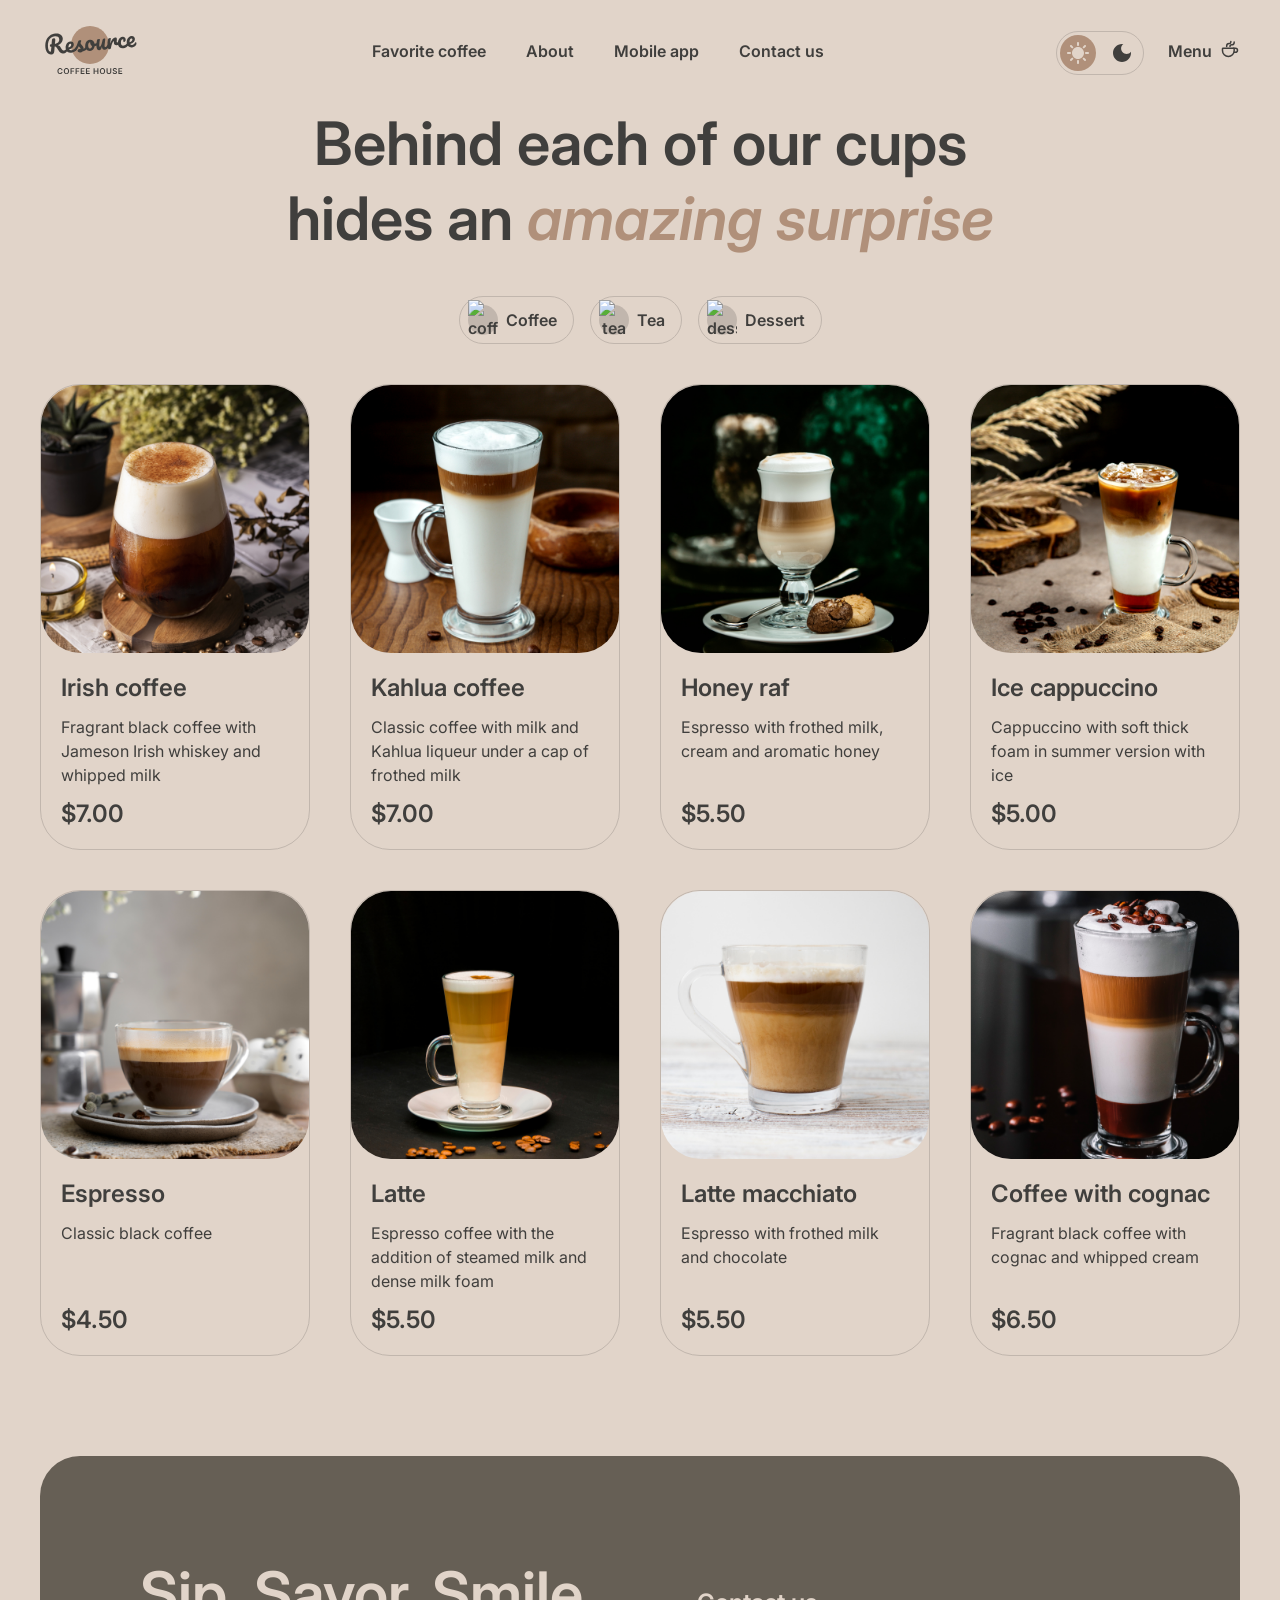
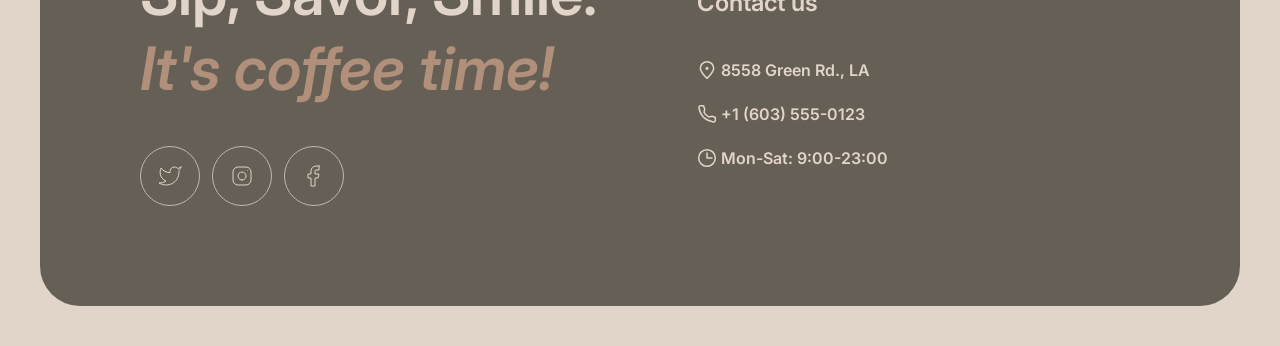
==== catalog.html @ 62ad3f23 "feat: add burger menu button and mobile header layout" ====
<!DOCTYPE html>
<html lang="en">
<head>
    <meta charset="UTF-8">
    <meta name="viewport" content="width=device-width, initial-scale=1.0">
    <title>Coffee House</title>
    <link rel="stylesheet" href="css/themes.css">
    <link rel="stylesheet" href="css/styles.css">
    <link rel="preconnect" href="https://fonts.googleapis.com">
    <link rel="preconnect" href="https://fonts.gstatic.com" crossorigin>
    <link href="https://fonts.googleapis.com/css2?family=Inter:ital,opsz,wght@0,14..32,100..900;1,14..32,100..900&display=swap" rel="stylesheet">
</head>
<body>
    <header class="header">
        <div class="container header-inner flex">
                <a href="index.html" class="header-logo">
                    <svg width="100" height="60" viewBox="0 0 100 60" fill="none" xmlns="http://www.w3.org/2000/svg">
                        <path d="M69 25C69 35.4934 60.4934 44 50 44C39.5066 44 31 35.4934 31 25C31 14.5066 39.5066 6 50 6C60.4934 6 69 14.5066 69 25Z" fill="#B0907A"/>
                        <path d="M95.6784 22.2913C95.8856 22.2732 96.0534 22.3548 96.1817 22.5364C96.326 22.7165 96.4127 22.9739 96.442 23.3086C96.4922 23.8824 96.4 24.3884 96.1652 24.8265C95.7789 25.5509 95.2359 26.1365 94.5362 26.5832C93.8524 27.0285 93.0084 27.295 92.0042 27.3829C90.4741 27.5168 89.2469 27.1664 88.3226 26.3318C87.3969 25.4812 86.8658 24.2749 86.7291 22.7129C86.6329 21.6131 86.7748 20.5727 87.1547 19.5919C87.5333 18.5951 88.1046 17.7822 88.8687 17.1532C89.6487 16.5229 90.5568 16.1623 91.5928 16.0717C92.5173 15.9908 93.2829 16.2049 93.8895 16.714C94.4948 17.2071 94.8386 17.9239 94.9209 18.8643C95.0171 19.9641 94.7016 20.9473 93.9743 21.814C93.2617 22.6633 91.9772 23.4021 90.1208 24.0303C90.5675 24.73 91.2451 25.0401 92.1537 24.9606C92.8072 24.9035 93.3279 24.7053 93.7158 24.3662C94.1197 24.0257 94.5692 23.4725 95.0643 22.7064C95.2346 22.4506 95.4393 22.3122 95.6784 22.2913ZM91.3914 18.4503C90.8016 18.5019 90.3295 18.8885 89.9751 19.6102C89.6365 20.3304 89.5098 21.1767 89.5949 22.149L89.5991 22.1968C90.5199 21.8914 91.2318 21.4918 91.7347 20.9981C92.2376 20.5044 92.4632 19.9626 92.4117 19.3729C92.3852 19.0701 92.2766 18.8386 92.0859 18.6786C91.9098 18.5013 91.6783 18.4252 91.3914 18.4503Z" fill="currentColor"/>
                        <path d="M83.2976 28.1446C81.7356 28.2813 80.4779 27.9497 79.5245 27.1497C78.5857 26.3324 78.0529 25.1985 77.926 23.7481C77.813 22.457 77.969 21.303 78.394 20.2861C78.819 19.2692 79.4149 18.4622 80.1818 17.8651C80.9487 17.268 81.7784 16.9304 82.671 16.8523C83.5477 16.7756 84.2481 16.9793 84.7723 17.4635C85.311 17.9303 85.6159 18.5702 85.6871 19.383C85.7456 20.0525 85.6437 20.6316 85.3813 21.1203C85.1348 21.6076 84.7725 21.8722 84.2944 21.9141C83.9915 21.9406 83.7382 21.8904 83.5344 21.7637C83.3465 21.6356 83.2414 21.444 83.2191 21.189C83.2093 21.0774 83.2141 20.9485 83.2334 20.8023C83.2527 20.6561 83.2676 20.5504 83.278 20.4852C83.3367 20.2392 83.357 20.0125 83.3389 19.8053C83.3208 19.5981 83.2511 19.4436 83.1297 19.3418C83.0243 19.2386 82.876 19.1953 82.6847 19.2121C82.3181 19.2441 81.9901 19.4415 81.7006 19.8041C81.4097 20.1508 81.193 20.6114 81.0506 21.186C80.9081 21.7606 80.8661 22.3826 80.9247 23.0521C81.0865 24.901 81.9723 25.7551 83.5821 25.6142C84.2356 25.557 84.9181 25.2805 85.6296 24.7846C86.3556 24.2714 87.0469 23.5444 87.7034 22.6036C87.8752 22.3637 88.0806 22.2333 88.3197 22.2124C88.5269 22.1942 88.6946 22.2759 88.8229 22.4574C88.9672 22.6375 89.054 22.895 89.0832 23.2297C89.1362 23.8354 89.028 24.3427 88.7587 24.7518C88.0904 25.7418 87.2526 26.5378 86.2452 27.1399C85.2524 27.7247 84.2699 28.0596 83.2976 28.1446Z" fill="currentColor"/>
                        <path d="M69.549 29.3476C68.9433 29.4006 68.485 29.1195 68.1742 28.5042C67.8794 27.8876 67.6706 26.8779 67.5479 25.4753C67.3666 23.4032 67.4892 21.4089 67.9158 19.4924C68.0188 19.0177 68.2207 18.6627 68.5213 18.4276C68.8365 18.1752 69.289 18.0232 69.8787 17.9716C70.1975 17.9437 70.4242 17.964 70.5586 18.0326C70.6931 18.1011 70.7701 18.2469 70.7897 18.4701C70.812 18.7251 70.7426 19.3094 70.5816 20.2229C70.478 20.8744 70.3993 21.4434 70.3455 21.93C70.2917 22.4165 70.2636 23.0132 70.2612 23.7201C70.6673 22.3033 71.1594 21.136 71.7376 20.2181C72.3158 19.3002 72.8997 18.6308 73.4892 18.2098C74.0947 17.7874 74.6605 17.5532 75.1865 17.5072C76.2225 17.4166 76.7858 17.8893 76.8765 18.9253C76.8946 19.1325 76.8668 19.6409 76.7931 20.4504C76.7214 21.0991 76.6925 21.5032 76.7064 21.6626C76.7552 22.2204 76.9789 22.4819 77.3773 22.4471C77.8236 22.408 78.3668 22.0072 79.0067 21.2445C79.1958 21.0191 79.4019 20.8967 79.6251 20.8772C79.8323 20.8591 80 20.9408 80.1283 21.1223C80.2712 21.2864 80.3559 21.5199 80.3824 21.8228C80.434 22.4125 80.315 22.8887 80.0255 23.2513C79.6197 23.7526 79.1285 24.1971 78.5521 24.5848C77.9903 24.9552 77.3746 25.1697 76.7052 25.2282C75.8604 25.3021 75.196 25.1434 74.7121 24.7521C74.2441 24.3594 73.978 23.7965 73.9139 23.0633C73.8929 22.8242 73.8959 22.583 73.9228 22.3397C73.9268 22.0182 73.9239 21.8016 73.9142 21.69C73.8919 21.435 73.793 21.3151 73.6177 21.3305C73.3786 21.3514 73.0836 21.6503 72.7325 22.2271C72.396 22.7865 72.0748 23.5213 71.7689 24.4314C71.4631 25.3415 71.2332 26.2932 71.0791 27.2864C70.9694 28.0509 70.8068 28.5791 70.5914 28.8709C70.3906 29.1455 70.0431 29.3044 69.549 29.3476Z" fill="currentColor"/>
                        <path d="M59.2462 30.2488C58.5289 30.3116 57.9106 30.0364 57.3912 29.4233C56.8863 28.7929 56.5906 27.9836 56.5042 26.9954C56.3996 25.8 56.3838 24.7012 56.4567 23.699C56.5282 22.6809 56.6985 21.5979 56.9675 20.4501C57.085 19.958 57.2782 19.5958 57.547 19.3635C57.8157 19.1312 58.2609 18.9878 58.8826 18.9334C59.2332 18.9028 59.4772 18.9376 59.6145 19.038C59.7677 19.1371 59.8541 19.2981 59.8736 19.5213C59.8847 19.6488 59.8347 20.0868 59.7235 20.8354C59.6157 21.4391 59.5349 21.9842 59.4811 22.4707C59.3088 24.1722 59.247 25.3019 59.2958 25.8598C59.3251 26.1945 59.3859 26.4301 59.4781 26.5666C59.569 26.6871 59.7021 26.7397 59.8774 26.7244C60.1165 26.7035 60.3904 26.4386 60.6993 25.9297C61.024 25.4195 61.3431 24.6608 61.6565 23.6536C61.9859 22.6451 62.2798 21.4148 62.5382 19.9627C62.6239 19.4734 62.7852 19.114 63.0221 18.8845C63.2749 18.6535 63.6643 18.5151 64.1903 18.4691C64.5569 18.437 64.8161 18.4625 64.9679 18.5456C65.1184 18.6127 65.204 18.7658 65.2249 19.0049C65.2598 19.4034 65.1561 20.5127 64.9138 22.3327C64.646 24.412 64.533 25.6907 64.5748 26.1688C64.6013 26.4717 64.686 26.7052 64.8289 26.8694C64.9703 27.0176 65.1447 27.0827 65.3519 27.0645C65.6706 27.0366 66.0285 26.8126 66.4254 26.3924C66.8368 25.9549 67.3708 25.2657 68.0273 24.3249C68.199 24.0851 68.4044 23.9547 68.6435 23.9337C68.8507 23.9156 69.0185 23.9973 69.1468 24.1788C69.291 24.3589 69.3778 24.6163 69.4071 24.9511C69.4629 25.5886 69.3547 26.096 69.0825 26.4731C68.471 27.3779 67.7905 28.1361 67.041 28.7477C66.3074 29.358 65.4385 29.707 64.4343 29.7949C63.6693 29.8618 63.0776 29.6165 62.6594 29.0588C62.2572 28.4997 62.0093 27.6862 61.9159 26.6183C61.7398 27.7259 61.4065 28.5982 60.9162 29.2354C60.4245 29.8566 59.8678 30.1944 59.2462 30.2488Z" fill="currentColor"/>
                        <path d="M57.5606 22.8796C57.7678 22.8614 57.9362 22.9511 58.0659 23.1485C58.1956 23.346 58.2744 23.6041 58.3023 23.9229C58.3692 24.688 58.1779 25.1625 57.7282 25.3463C56.8011 25.7647 55.7659 26.048 54.6225 26.1963C54.4367 27.5616 53.9332 28.6898 53.1117 29.5808C52.2888 30.4559 51.3115 30.9429 50.1799 31.0419C49.2235 31.1256 48.3824 30.9663 47.6566 30.564C46.9467 30.1603 46.383 29.5913 45.9654 28.8569C45.5478 28.1225 45.3 27.309 45.2219 26.4164C45.1159 25.205 45.2529 24.1089 45.6328 23.1281C46.0114 22.1313 46.5841 21.3343 47.351 20.7372C48.1165 20.1242 48.9933 19.7744 49.9816 19.688C51.1929 19.582 52.2022 19.9193 53.0093 20.6999C53.8309 21.4632 54.3592 22.453 54.5941 23.6691C55.339 23.5558 56.2177 23.3183 57.23 22.9567C57.3547 22.9136 57.4649 22.8879 57.5606 22.8796ZM50.1494 28.4908C50.6595 28.4462 51.0797 28.2007 51.41 27.7542C51.7563 27.3063 51.959 26.6863 52.0182 25.8941C51.4948 25.6026 51.0739 25.1977 50.7555 24.6795C50.4531 24.1599 50.2754 23.5972 50.2224 22.9916C50.2001 22.7365 50.2017 22.4794 50.2272 22.2202L50.1076 22.2307C49.4701 22.2864 48.9633 22.644 48.5873 23.3032C48.2259 23.9452 48.094 24.824 48.1916 25.9398C48.2683 26.8164 48.4942 27.4712 48.8694 27.9042C49.2605 28.3357 49.6872 28.5313 50.1494 28.4908Z" fill="currentColor"/>
                        <path d="M40.3103 32.4354C39.4815 32.508 38.8272 32.3725 38.3474 32.029C37.8836 31.6841 37.6307 31.2726 37.5889 30.7944C37.5527 30.38 37.6727 30.0081 37.9491 29.6787C38.2254 29.3494 38.6584 29.1589 39.2482 29.1073C39.4554 29.0892 39.6966 29.0922 39.9717 29.1163C40.2614 29.1231 40.4787 29.1282 40.6235 29.1316C40.5713 28.7185 40.4415 28.3364 40.2341 27.9851C40.0427 27.6325 39.8048 27.3 39.5205 26.9876C39.2348 26.6592 38.9692 26.3773 38.7237 26.1418C38.3119 27.1254 37.8861 27.9497 37.4464 28.6145C37.0226 29.278 36.5482 29.9137 36.0232 30.5218C35.7614 30.8338 35.4711 31.0038 35.1523 31.0316C34.8973 31.054 34.6824 30.9844 34.5077 30.823C34.3316 30.6457 34.2316 30.4216 34.2079 30.1506C34.1801 29.8318 34.2658 29.5272 34.4653 29.2367L34.7426 28.827C35.5244 27.6664 36.1078 26.7159 36.4928 25.9756C36.7233 25.4896 36.9884 24.8481 37.288 24.0509C37.5863 23.2379 37.8745 22.4016 38.1527 21.542C38.3942 20.8142 38.9931 20.4085 39.9494 20.3248C40.3957 20.2858 40.71 20.2984 40.8923 20.3628C41.0746 20.4271 41.1734 20.547 41.1888 20.7223C41.1971 20.8179 41.1785 20.9722 41.1329 21.1849C41.0873 21.3977 41.0177 21.6126 40.9243 21.8296C40.6876 22.4285 40.5867 22.9272 40.6215 23.3257C40.6424 23.5647 40.7451 23.8208 40.9296 24.0937C41.1301 24.3653 41.4244 24.7009 41.8127 25.1006C42.3814 25.7254 42.8141 26.2657 43.111 26.7216C43.4224 27.1601 43.6025 27.6583 43.6513 28.2162C43.6652 28.3756 43.6688 28.6001 43.662 28.8898C44.4166 28.5187 45.2626 27.6335 46.2003 26.2345C46.372 25.9946 46.5774 25.8642 46.8165 25.8433C47.0237 25.8252 47.1915 25.9069 47.3198 26.0884C47.464 26.2685 47.5508 26.5259 47.5801 26.8606C47.6331 27.4663 47.5249 27.9737 47.2555 28.3827C46.545 29.4407 45.8392 30.185 45.1381 30.6158C44.4515 31.0292 43.5756 31.2985 42.5105 31.4238C41.9204 32.0215 41.187 32.3587 40.3103 32.4354Z" fill="currentColor"/>
                        <path d="M36.6161 26.7357C36.8233 26.7175 36.9911 26.7992 37.1194 26.9807C37.2636 27.1608 37.3504 27.4183 37.3797 27.753C37.4355 28.3905 37.3273 28.8979 37.0551 29.2751C36.5281 30.0439 35.7492 30.7786 34.7183 31.4791C33.7034 32.1782 32.5823 32.5815 31.355 32.6888C29.6814 32.8353 28.3426 32.4947 27.3386 31.667C26.3347 30.8394 25.7637 29.6365 25.6256 28.0586C25.5294 26.9588 25.6713 25.9185 26.0512 24.9376C26.4298 23.9408 27.0011 23.1279 27.7652 22.4989C28.5452 21.8686 29.4533 21.508 30.4893 21.4174C31.4138 21.3365 32.1793 21.5506 32.786 22.0597C33.3913 22.5528 33.7351 23.2696 33.8173 24.21C33.9136 25.3098 33.5981 26.293 32.8708 27.1597C32.1581 28.009 30.8816 28.7471 29.0412 29.3739C29.5039 30.0722 30.293 30.3726 31.4088 30.275C32.126 30.2122 32.9173 29.894 33.7826 29.3204C34.6625 28.7295 35.4016 27.9983 35.9999 27.1269C36.1716 26.887 36.377 26.7566 36.6161 26.7357ZM30.2878 23.796C29.6981 23.8476 29.226 24.2342 28.8715 24.9559C28.533 25.6761 28.4063 26.5224 28.4914 27.4947L28.4955 27.5425C29.4164 27.2371 30.1283 26.8375 30.6312 26.3438C31.1341 25.8501 31.3597 25.3083 31.3081 24.7186C31.2816 24.4158 31.1731 24.1843 30.9824 24.0243C30.8063 23.847 30.5747 23.7709 30.2878 23.796Z" fill="currentColor"/>
                        <path d="M27.6906 27.5167C27.8978 27.4986 28.0656 27.5803 28.1939 27.7618C28.3382 27.9419 28.4249 28.1993 28.4542 28.5341C28.5086 29.1557 28.4004 29.6631 28.1296 30.0561C27.4454 31.0476 26.7351 31.8324 25.9987 32.4108C25.261 32.9733 24.3581 33.3012 23.2902 33.3946C22.2541 33.4853 21.3451 33.2837 20.5631 32.79C19.797 32.2949 19.028 31.3985 18.256 30.1009C17.6351 29.063 17.151 28.3023 16.8035 27.8188C16.4547 27.3193 16.119 26.9712 15.7967 26.7745C15.4903 26.5765 15.1198 26.4724 14.6852 26.4622C14.6508 26.8025 14.5595 27.8705 14.4114 29.6663C14.3537 30.4744 14.3165 30.9675 14.3 31.1456C14.2256 32.1319 13.9724 32.9089 13.5402 33.4767C13.1067 34.0286 12.4038 34.3471 11.4315 34.4321C10.3636 34.5256 9.38799 34.2977 8.50477 33.7486C7.63609 33.1822 6.9298 32.3606 6.38589 31.2839C5.84059 30.1913 5.50518 28.9277 5.37968 27.4932C5.1454 24.8154 5.40544 22.4638 6.15978 20.4383C6.93006 18.4115 8.10738 16.8148 9.69174 15.6483C11.2906 14.4644 13.1899 13.7763 15.3895 13.5838C16.9196 13.45 18.223 13.5688 19.2994 13.9404C20.3759 14.312 21.1968 14.8826 21.762 15.6523C22.3432 16.4206 22.6784 17.3148 22.7676 18.3349C22.8457 19.2275 22.7073 20.1229 22.3522 21.0213C22.0117 21.9023 21.4476 22.7066 20.66 23.434C19.8724 24.1614 18.8869 24.7375 17.7034 25.1622C18.4866 25.3025 19.1057 25.5856 19.5605 26.0116C20.0154 26.4376 20.4891 27.0787 20.9816 27.9351C21.5115 28.8524 22.0112 29.5153 22.4806 29.924C22.966 30.3312 23.4955 30.5098 24.0693 30.4596C24.5794 30.4149 25.0509 30.205 25.4838 29.8299C25.9154 29.4388 26.4456 28.7981 27.0744 27.9079C27.2461 27.6681 27.4515 27.5377 27.6906 27.5167ZM11.3837 26.727C10.8418 26.7744 10.4561 26.6797 10.2266 26.4428C10.013 26.2045 9.89225 25.9259 9.86436 25.6071C9.8309 25.2246 9.92394 24.9113 10.1435 24.6672C10.379 24.4218 10.6562 24.2851 10.9749 24.2572L11.5727 24.2049C11.691 22.6206 11.8123 21.2528 11.9364 20.1016C12.053 19.0474 12.6771 18.4708 13.8088 18.3718C14.7173 18.2923 15.2071 18.659 15.2782 19.4719C15.2936 19.6473 15.2975 19.7835 15.2899 19.8805L14.9199 23.9121C15.7764 23.789 16.5393 23.5134 17.2085 23.0855C17.8937 22.6561 18.4149 22.0966 18.7722 21.4068C19.1454 20.7156 19.2957 19.9556 19.2232 19.1268C19.1353 18.1226 18.7236 17.3636 17.988 16.8498C17.2524 16.3359 16.2232 16.1369 14.9002 16.2526C13.3382 16.3893 12.0016 16.8997 10.8904 17.7839C9.79381 18.6508 8.98568 19.8779 8.46605 21.4653C7.94503 23.0366 7.78003 24.9142 7.97108 27.0978C8.06033 28.1179 8.24063 28.9855 8.51198 29.7006C8.78334 30.4157 9.08648 30.9432 9.42139 31.2834C9.75631 31.6235 10.0592 31.7817 10.3302 31.7579C10.5374 31.7398 10.6957 31.6216 10.8051 31.4032C10.9304 31.1834 11.0127 30.839 11.052 30.3698L11.3837 26.727Z" fill="currentColor"/>
                        <path d="M78.4023 54.0001V48.1819H82.1864V49.0654H79.4563V50.645H81.9904V51.5285H79.4563V53.1165H82.2092V54.0001H78.4023Z" fill="currentColor"/>
                        <path d="M75.9698 49.7813C75.9433 49.5332 75.8316 49.34 75.6346 49.2017C75.4395 49.0635 75.1857 48.9943 74.8732 48.9943C74.6535 48.9943 74.4651 49.0275 74.3079 49.0938C74.1507 49.1601 74.0304 49.25 73.9471 49.3637C73.8638 49.4773 73.8211 49.607 73.8192 49.7529C73.8192 49.8741 73.8467 49.9792 73.9016 50.0682C73.9585 50.1572 74.0352 50.233 74.1317 50.2955C74.2283 50.3561 74.3353 50.4072 74.4528 50.4489C74.5702 50.4906 74.6886 50.5256 74.8079 50.554L75.3533 50.6904C75.573 50.7415 75.7842 50.8106 75.9869 50.8977C76.1914 50.9849 76.3742 51.0947 76.5352 51.2273C76.698 51.3599 76.8268 51.5199 76.9215 51.7074C77.0162 51.8949 77.0636 52.1146 77.0636 52.3665C77.0636 52.7074 76.9764 53.0076 76.8022 53.2671C76.628 53.5246 76.3761 53.7263 76.0465 53.8722C75.7189 54.0161 75.3221 54.0881 74.8562 54.0881C74.4035 54.0881 74.0105 54.018 73.6772 53.8779C73.3458 53.7377 73.0863 53.5332 72.8988 53.2642C72.7132 52.9953 72.6128 52.6676 72.5977 52.2813H73.6346C73.6497 52.4839 73.7122 52.6525 73.8221 52.787C73.9319 52.9214 74.0749 53.0218 74.2511 53.0881C74.4291 53.1544 74.628 53.1875 74.8477 53.1875C75.0768 53.1875 75.2776 53.1534 75.4499 53.0852C75.6242 53.0152 75.7605 52.9186 75.859 52.7955C75.9575 52.6705 76.0077 52.5246 76.0096 52.358C76.0077 52.2065 75.9632 52.0815 75.8761 51.983C75.7889 51.8826 75.6668 51.7993 75.5096 51.733C75.3543 51.6648 75.1725 51.6042 74.9641 51.5512L74.3022 51.3807C73.823 51.2576 73.4442 51.071 73.1658 50.821C72.8893 50.5692 72.7511 50.2349 72.7511 49.8182C72.7511 49.4754 72.8439 49.1752 73.0295 48.9176C73.217 48.6601 73.4717 48.4602 73.7937 48.3182C74.1156 48.1743 74.4802 48.1023 74.8874 48.1023C75.3003 48.1023 75.6621 48.1743 75.9727 48.3182C76.2852 48.4602 76.5304 48.6582 76.7085 48.912C76.8865 49.1638 76.9783 49.4536 76.984 49.7813H75.9698Z" fill="currentColor"/>
                        <path d="M70.2086 48.1819H71.2626V51.983C71.2626 52.3997 71.1641 52.7662 70.9672 53.0825C70.7721 53.3987 70.4975 53.6459 70.1433 53.8239C69.7891 54.0001 69.3753 54.0881 68.9018 54.0881C68.4264 54.0881 68.0117 54.0001 67.6575 53.8239C67.3033 53.6459 67.0287 53.3987 66.8336 53.0825C66.6386 52.7662 66.541 52.3997 66.541 51.983V48.1819H67.595V51.895C67.595 52.1374 67.648 52.3533 67.7541 52.5427C67.862 52.7321 68.0136 52.8807 68.2086 52.9887C68.4037 53.0948 68.6348 53.1478 68.9018 53.1478C69.1689 53.1478 69.3999 53.0948 69.595 52.9887C69.792 52.8807 69.9435 52.7321 70.0495 52.5427C70.1556 52.3533 70.2086 52.1374 70.2086 51.895V48.1819Z" fill="currentColor"/>
                        <path d="M65.1435 51.0909C65.1435 51.7178 65.026 52.2548 64.7912 52.7017C64.5582 53.1468 64.2401 53.4877 63.8366 53.7245C63.4351 53.9612 62.9796 54.0796 62.4702 54.0796C61.9607 54.0796 61.5043 53.9612 61.1009 53.7245C60.6993 53.4858 60.3812 53.144 60.1463 52.6989C59.9134 52.2519 59.7969 51.7159 59.7969 51.0909C59.7969 50.464 59.9134 49.9281 60.1463 49.483C60.3812 49.036 60.6993 48.6942 61.1009 48.4574C61.5043 48.2207 61.9607 48.1023 62.4702 48.1023C62.9796 48.1023 63.4351 48.2207 63.8366 48.4574C64.2401 48.6942 64.5582 49.036 64.7912 49.483C65.026 49.9281 65.1435 50.464 65.1435 51.0909ZM64.0838 51.0909C64.0838 50.6496 64.0147 50.2775 63.8764 49.9745C63.7401 49.6695 63.5507 49.4394 63.3082 49.2841C63.0658 49.1269 62.7865 49.0483 62.4702 49.0483C62.1539 49.0483 61.8745 49.1269 61.6321 49.2841C61.3897 49.4394 61.1993 49.6695 61.0611 49.9745C60.9247 50.2775 60.8565 50.6496 60.8565 51.0909C60.8565 51.5322 60.9247 51.9053 61.0611 52.2102C61.1993 52.5133 61.3897 52.7434 61.6321 52.9006C61.8745 53.0559 62.1539 53.1335 62.4702 53.1335C62.7865 53.1335 63.0658 53.0559 63.3082 52.9006C63.5507 52.7434 63.7401 52.5133 63.8764 52.2102C64.0147 51.9053 64.0838 51.5322 64.0838 51.0909Z" fill="currentColor"/>
                        <path d="M53.5918 54.0001V48.1819H54.6458V50.645H57.3418V48.1819H58.3986V54.0001H57.3418V51.5285H54.6458V54.0001H53.5918Z" fill="currentColor"/>
                        <path d="M45.9492 54.0001V48.1819H49.7333V49.0654H47.0032V50.645H49.5373V51.5285H47.0032V53.1165H49.756V54.0001H45.9492Z" fill="currentColor"/>
                        <path d="M40.6895 54.0001V48.1819H44.4735V49.0654H41.7434V50.645H44.2775V51.5285H41.7434V53.1165H44.4963V54.0001H40.6895Z" fill="currentColor"/>
                        <path d="M35.6016 54.0001V48.1819H39.3288V49.0654H36.6555V50.645H39.0732V51.5285H36.6555V54.0001H35.6016Z" fill="currentColor"/>
                        <path d="M30.5137 54.0001V48.1819H34.2409V49.0654H31.5676V50.645H33.9853V51.5285H31.5676V54.0001H30.5137Z" fill="currentColor"/>
                        <path d="M29.1181 51.0909C29.1181 51.7178 29.0007 52.2548 28.7658 52.7017C28.5328 53.1468 28.2147 53.4877 27.8113 53.7245C27.4097 53.9612 26.9542 54.0796 26.4448 54.0796C25.9353 54.0796 25.4789 53.9612 25.0755 53.7245C24.6739 53.4858 24.3558 53.144 24.1209 52.6989C23.888 52.2519 23.7715 51.7159 23.7715 51.0909C23.7715 50.464 23.888 49.9281 24.1209 49.483C24.3558 49.036 24.6739 48.6942 25.0755 48.4574C25.4789 48.2207 25.9353 48.1023 26.4448 48.1023C26.9542 48.1023 27.4097 48.2207 27.8113 48.4574C28.2147 48.6942 28.5328 49.036 28.7658 49.483C29.0007 49.9281 29.1181 50.464 29.1181 51.0909ZM28.0584 51.0909C28.0584 50.6496 27.9893 50.2775 27.851 49.9745C27.7147 49.6695 27.5253 49.4394 27.2828 49.2841C27.0404 49.1269 26.7611 49.0483 26.4448 49.0483C26.1285 49.0483 25.8491 49.1269 25.6067 49.2841C25.3643 49.4394 25.1739 49.6695 25.0357 49.9745C24.8993 50.2775 24.8311 50.6496 24.8311 51.0909C24.8311 51.5322 24.8993 51.9053 25.0357 52.2102C25.1739 52.5133 25.3643 52.7434 25.6067 52.9006C25.8491 53.0559 26.1285 53.1335 26.4448 53.1335C26.7611 53.1335 27.0404 53.0559 27.2828 52.9006C27.5253 52.7434 27.7147 52.5133 27.851 52.2102C27.9893 51.9053 28.0584 51.5322 28.0584 51.0909Z" fill="currentColor"/>
                        <path d="M22.5536 50.1449H21.4911C21.4608 49.9707 21.4049 49.8163 21.3235 49.6818C21.2421 49.5455 21.1407 49.4299 21.0195 49.3352C20.8983 49.2406 20.7601 49.1695 20.6048 49.1222C20.4513 49.0729 20.2856 49.0483 20.1076 49.0483C19.7913 49.0483 19.511 49.1279 19.2667 49.287C19.0224 49.4442 18.8311 49.6752 18.6928 49.9801C18.5546 50.2832 18.4854 50.6534 18.4854 51.0909C18.4854 51.536 18.5546 51.911 18.6928 52.2159C18.833 52.519 19.0243 52.7481 19.2667 52.9034C19.511 53.0568 19.7904 53.1335 20.1048 53.1335C20.279 53.1335 20.4419 53.1108 20.5934 53.0654C20.7468 53.018 20.8841 52.9489 21.0053 52.858C21.1284 52.7671 21.2317 52.6553 21.315 52.5227C21.4002 52.3902 21.4589 52.2387 21.4911 52.0682L22.5536 52.0739C22.5138 52.3504 22.4277 52.6099 22.2951 52.8523C22.1644 53.0947 21.993 53.3087 21.7809 53.4943C21.5688 53.6781 21.3207 53.822 21.0366 53.9262C20.7525 54.0284 20.4371 54.0796 20.0906 54.0796C19.5792 54.0796 19.1228 53.9612 18.7212 53.7245C18.3197 53.4877 18.0034 53.1459 17.7724 52.6989C17.5413 52.2519 17.4258 51.7159 17.4258 51.0909C17.4258 50.464 17.5423 49.9281 17.7752 49.483C18.0082 49.036 18.3254 48.6942 18.7269 48.4574C19.1284 48.2207 19.583 48.1023 20.0906 48.1023C20.4144 48.1023 20.7156 48.1477 20.994 48.2387C21.2724 48.3296 21.5205 48.4631 21.7383 48.6392C21.9561 48.8135 22.1351 49.0275 22.2752 49.2813C22.4173 49.5332 22.5101 49.821 22.5536 50.1449Z" fill="currentColor"/>
                    </svg>
                </a>
                <nav class="header-nav">
                    <ul class="nav-list flex">
                        <li class="link"><a href="index.html#favorite">Favorite coffee</a></li>
                        <li class="link"><a href="index.html#about">About</a></li>
                        <li class="link"><a href="index.html#mobile-app">Mobile app</a></li>
                        <li class="link"><a href="#contacts">Contact us</a></li>
                    </ul>
                </nav>
                <div class="header-right-inner flex">
                <button class="theme-switch flex">
                    <span class="theme-switch-icon theme-switch-icon-sun flex">
                        <svg width="22" height="22" viewBox="0 0 22 22" fill="none" xmlns="http://www.w3.org/2000/svg">
                            <path d="M10 3V1C10 0.45 10.45 0 11 0C11.55 0 12 0.45 12 1V3C12 3.55 11.55 4 11 4C10.45 4 10 3.55 10 3ZM17.36 6.05L18.77 4.63C19.16 4.24 19.16 3.61 18.77 3.22C18.38 2.83 17.75 2.83 17.36 3.22L15.95 4.64C15.56 5.03 15.56 5.66 15.95 6.05C16.34 6.44 16.97 6.44 17.36 6.05ZM21 10H19C18.45 10 18 10.45 18 11C18 11.55 18.45 12 19 12H21C21.55 12 22 11.55 22 11C22 10.45 21.55 10 21 10ZM11 18C10.45 18 10 18.45 10 19V21C10 21.55 10.45 22 11 22C11.55 22 12 21.55 12 21V19C12 18.45 11.55 18 11 18ZM4.64 6.05L3.22 4.64C2.83 4.25 2.83 3.61 3.22 3.23C3.61 2.85 4.25 2.84 4.63 3.23L6.04 4.64C6.43 5.03 6.43 5.67 6.04 6.05C5.65 6.43 5.02 6.44 4.64 6.05ZM15.95 15.95C15.56 16.34 15.56 16.98 15.95 17.36L17.36 18.77C17.75 19.16 18.39 19.16 18.77 18.77C19.16 18.38 19.16 17.74 18.77 17.36L17.36 15.95C16.98 15.56 16.34 15.56 15.95 15.95ZM1 12H3C3.55 12 4 11.55 4 11C4 10.45 3.55 10 3 10H1C0.45 10 0 10.45 0 11C0 11.55 0.45 12 1 12ZM4.64 18.78L6.05 17.37C6.44 16.98 6.44 16.34 6.05 15.96C5.66 15.58 5.02 15.57 4.64 15.96L3.23 17.37C2.84 17.76 2.84 18.4 3.23 18.78C3.61 19.17 4.25 19.17 4.64 18.78ZM11 5C7.69 5 5 7.69 5 11C5 14.31 7.69 17 11 17C14.31 17 17 14.31 17 11C17 7.69 14.31 5 11 5Z" fill="#E1D4C9"/>
                        </svg>
                    </span>
                    <span class="theme-switch-icon theme-switch-icon-moon flex">
                        <svg width="18" height="18" viewBox="0 0 18 18" fill="none" xmlns="http://www.w3.org/2000/svg">
                            <path d="M9 0C4.03 0 0 4.03 0 9C0 13.97 4.03 18 9 18C13.97 18 18 13.97 18 9C18 8.54 17.96 8.08 17.9 7.64C16.92 9.01 15.32 9.9 13.5 9.9C10.52 9.9 8.1 7.48 8.1 4.5C8.1 2.69 8.99 1.08 10.36 0.0999999C9.92 0.0399999 9.46 0 9 0Z" fill="currentColor"/>
                        </svg>
                    </span>
                </button>
                <a href="catalog.html" class="header-menu-link menu-link link flex">
                    <span class="menu-link-text">Menu</span>
                    <svg width="20" height="20" viewBox="0 0 20 20" fill="none" xmlns="http://www.w3.org/2000/svg">
                        <path d="M14.167 9.76667V11.6667C14.167 14.8883 11.5553 17.5 8.33366 17.5C5.112 17.5 2.50033 14.8883 2.50033 11.6667V9.76667C2.50033 9.4353 2.76896 9.16667 3.10033 9.16667H13.567C13.8984 9.16667 14.167 9.4353 14.167 9.76667Z" stroke="currentColor" stroke-width="1.5" stroke-linecap="round" stroke-linejoin="round"/>
                        <path d="M10.0003 7.50008C10.0003 6.66675 10.5956 5.83341 11.786 5.83341C13.101 5.83341 14.167 4.76743 14.167 3.45246V2.91675" stroke="currentColor" stroke-width="1.5" stroke-linecap="round" stroke-linejoin="round"/>
                        <path d="M6.66634 7.5V7.08333C6.66634 5.70262 7.78563 4.58333 9.16634 4.58333C10.0868 4.58333 10.833 3.83714 10.833 2.91667V2.5" stroke="currentColor" stroke-width="1.5" stroke-linecap="round" stroke-linejoin="round"/>
                        <path d="M13.333 9.16675H15.4163C16.5669 9.16675 17.4997 10.0995 17.4997 11.2501C17.4997 12.4007 16.5669 13.3334 15.4163 13.3334H14.1663" stroke="currentColor" stroke-width="1.5" stroke-linecap="round" stroke-linejoin="round"/>
                    </svg>
                </a>
                 <button class="burger-btn">
                    <span class="burger-btn-line"></span>
                    <span class="burger-btn-line"></span>
                </button>
                </div>
        </div>
    </header>
    <main>
        <section class="catalog">
            <div class="container catalog-inner">
                <h2 class="catalog-title">
                    Behind each of our cups hides an <span class="accent">amazing surprise</span>
                </h2>
                <div class="catalog-tabs flex">
                    <button class="catalog-tab flex catalog-tab-active" type="button">
                        <div class="tab-inner flex">
                            <img src="/img/catalog-tab/coffee.png" alt="coffee">
                        </div>
                        <span>Coffee</span>
                    </button>
                    <button class="catalog-tab flex" type="button">
                        <div class="tab-inner flex">
                            <img src="/img/catalog-tab/tea.png" alt="tea">
                        </div>
                        <span>Tea</span>
                    </button>
                    <button class="catalog-tab flex" type="button">
                        <div class="tab-inner flex">
                            <img src="/img/catalog-tab/dessert.png" alt="dessert">
                        </div>
                        <span>Dessert</span>
                    </button>
                </div>
                 <ul class="catalog-grid">
                    <li class="catalog-card flex">
                        <img src="img/catalog/coffee/irish.png" alt="Irish coffee" class="catalog-card-img">
                        <div class="catalog-card-inner flex">
                            <h3 class="catalog-card-title">Irish coffee</h3>
                            <p class="catalog-card-text">Fragrant black coffee with Jameson Irish whiskey and whipped milk</p>
                            <h3 class="catalog-card-price">$7.00</h3>
                        </div>
                    </li>
                    <li class="catalog-card flex">
                        <img src="img/catalog/coffee/kahlua.png" alt="Kahlua coffee" class="catalog-card-img">
                        <div class="catalog-card-inner flex">
                            <h3 class="catalog-card-title">Kahlua coffee</h3>
                            <p class="catalog-card-text">Classic coffee with milk and Kahlua liqueur under a cap of frothed milk</p>
                            <h3 class="catalog-card-price">$7.00</h3>
                        </div>
                    </li>
                    <li class="catalog-card flex">
                        <img src="img/catalog/coffee/honey.png" alt="Honey raf" class="catalog-card-img">
                        <div class="catalog-card-inner flex">
                            <h3 class="catalog-card-title">Honey raf</h3>
                            <p class="catalog-card-text">Espresso with frothed milk, cream and aromatic honey</p>
                            <h3 class="catalog-card-price">$5.50</h3>
                        </div>
                    </li>
                    <li class="catalog-card flex">
                        <img src="img/catalog/coffee/ice-cappuccino.png" alt="Ice cappuccino" class="catalog-card-img">
                        <div class="catalog-card-inner flex">
                            <h3 class="catalog-card-title">Ice cappuccino</h3>
                            <p class="catalog-card-text">Cappuccino with soft thick foam in summer version with ice</p>
                            <h3 class="catalog-card-price">$5.00</h3>
                        </div>
                    </li>
                    <li class="catalog-card flex">
                        <img src="img/catalog/coffee/espresso.png" alt="Espresso" class="catalog-card-img">
                        <div class="catalog-card-inner flex">
                            <h3 class="catalog-card-title">Espresso</h3>
                            <p class="catalog-card-text">Classic black coffee</p>
                            <h3 class="catalog-card-price">$4.50</h3>
                        </div>
                    </li>
                    <li class="catalog-card flex">
                        <img src="img/catalog/coffee/latte.png" alt="Latte" class="catalog-card-img">
                        <div class="catalog-card-inner flex">
                            <h3 class="catalog-card-title">Latte</h3>
                            <p class="catalog-card-text">Espresso coffee with the addition of steamed milk and dense milk foam</p>
                            <h3 class="catalog-card-price">$5.50</h3>
                        </div>
                    </li>
                    <li class="catalog-card flex">
                        <img src="img/catalog/coffee/latte-macchiato.png" alt="Latte macchiato" class="catalog-card-img">
                        <div class="catalog-card-inner flex">
                            <h3 class="catalog-card-title">Latte macchiato</h3>
                            <p class="catalog-card-text">Espresso with frothed milk and chocolate</p>
                            <h3 class="catalog-card-price">$5.50</h3>
                        </div>
                    </li>
                    <li class="catalog-card flex">
                        <img src="img/catalog/coffee/with-cognac.png" alt="Coffee with cognac" class="catalog-card-img">
                        <div class="catalog-card-inner flex">
                            <h3 class="catalog-card-title">Coffee with cognac</h3>
                            <p class="catalog-card-text">Fragrant black coffee with cognac and whipped cream</p>
                            <h3 class="catalog-card-price">$6.50</h3>
                        </div>
                    </li>
                </ul>
            </div>
        </section>
    </main>
    <footer class="footer" id="contacts">
        <div class="container">
            <div class="footer-inner flex">
                <div class="footer-left">
                    <h2 class="footer-title">
                        Sip, Savor, Smile.<br>
                        <span class="accent">It's coffee time!</span>
                    </h2>
                    <ul class="footer-social flex">
                        <li>
                            <a href="https://twitter.com/" target="_blank" rel="noopener" class="footer-social-link flex">
                                <svg width="24" height="24" viewBox="0 0 24 24" fill="none" xmlns="http://www.w3.org/2000/svg">
                                    <path d="M23 3.01006C23 3.01006 20.9821 4.20217 19.86 4.54006C19.2577 3.84757 18.4573 3.35675 17.567 3.13398C16.6767 2.91122 15.7395 2.96725 14.8821 3.29451C14.0247 3.62177 13.2884 4.20446 12.773 4.96377C12.2575 5.72309 11.9877 6.62239 12 7.54006V8.54006C10.2426 8.58562 8.50127 8.19587 6.93101 7.4055C5.36074 6.61513 4.01032 5.44869 3 4.01006C3 4.01006 -1 13.0101 8 17.0101C5.94053 18.408 3.48716 19.109 1 19.0101C10 24.0101 21 19.0101 21 7.51006C20.9991 7.23151 20.9723 6.95365 20.92 6.68006C21.9406 5.67355 23 3.01006 23 3.01006Z" stroke="currentColor" stroke-linecap="round" stroke-linejoin="round"/>
                                </svg>
                            </a>
                        </li>
                        <li>
                            <a href="https://instagram.com/" target="_blank" rel="noopener" class="footer-social-link flex">
                                <svg width="24" height="24" viewBox="0 0 24 24" fill="none" xmlns="http://www.w3.org/2000/svg">
                                    <path d="M12 16C14.2091 16 16 14.2091 16 12C16 9.79086 14.2091 8 12 8C9.79086 8 8 9.79086 8 12C8 14.2091 9.79086 16 12 16Z" stroke="currentColor" stroke-linecap="round" stroke-linejoin="round"/>
                                    <path d="M3 16V8C3 5.23858 5.23858 3 8 3H16C18.7614 3 21 5.23858 21 8V16C21 18.7614 18.7614 21 16 21H8C5.23858 21 3 18.7614 3 16Z" stroke="currentColor"/>
                                    <path d="M17.5 6.51L17.51 6.49889" stroke="currentColor" stroke-linecap="round" stroke-linejoin="round"/>
                                </svg>
                            </a>
                        </li>
                        <li>
                            <a href="https://facebook.com/" target="_blank" rel="noopener" class="footer-social-link flex">
                                <svg width="24" height="24" viewBox="0 0 24 24" fill="none" xmlns="http://www.w3.org/2000/svg">
                                    <path d="M17 2H14C12.6739 2 11.4021 2.52678 10.4645 3.46447C9.52678 4.40215 9 5.67392 9 7V10H6V14H9V22H13V14H16L17 10H13V7C13 6.73478 13.1054 6.48043 13.2929 6.29289C13.4804 6.10536 13.7348 6 14 6H17V2Z" stroke="currentColor" stroke-linecap="round" stroke-linejoin="round"/>
                                </svg>
                            </a>
                        </li>
                    </ul>
                </div>
                <div class="footer-right flex">
                    <h3 class="footer-subtitle">Contact us</h3>

                    <ul class="footer-contacts flex">
                        <li>
                            <a href="https://maps.google.com/?q=8558+Green+Rd,+LA" target="_blank" rel="noopener" class="footer-contact flex link">
                                <svg width="20" height="20" viewBox="0 0 20 20" fill="none" xmlns="http://www.w3.org/2000/svg">
                                    <path d="M16.6663 8.33329C16.6663 12.0152 9.99967 18.3333 9.99967 18.3333C9.99967 18.3333 3.33301 12.0152 3.33301 8.33329C3.33301 4.65139 6.31778 1.66663 9.99967 1.66663C13.6816 1.66663 16.6663 4.65139 16.6663 8.33329Z" stroke="currentColor" stroke-width="1.5"/>
                                    <path d="M10.0003 9.16667C10.4606 9.16667 10.8337 8.79357 10.8337 8.33333C10.8337 7.8731 10.4606 7.5 10.0003 7.5C9.54009 7.5 9.16699 7.8731 9.16699 8.33333C9.16699 8.79357 9.54009 9.16667 10.0003 9.16667Z" fill="#E1D4C9" stroke="currentColor" stroke-width="1.5" stroke-linecap="round" stroke-linejoin="round"/>
                                </svg>
                                <span>8558 Green Rd., LA</span>
                            </a>
                        </li>
                        <li>
                            <a href="tel:+16035550123" class="footer-contact flex link">
                                <svg width="20" height="20" viewBox="0 0 20 20" fill="none" xmlns="http://www.w3.org/2000/svg">
                                    <path d="M15.0984 12.2516L11.6665 12.9166C9.34845 11.7531 7.91654 10.4166 7.08321 8.33329L7.72483 4.89154L6.51197 1.66663L3.72946 1.66663C2.60191 1.66663 1.71466 2.59958 1.90108 3.71161C2.29888 6.08454 3.37231 10.0391 6.24987 12.9166C9.27338 15.9401 13.5661 17.3318 16.1378 17.9288C17.299 18.1983 18.3332 17.2908 18.3332 16.0988L18.3332 13.4843L15.0984 12.2516Z" stroke="currentColor" stroke-width="1.5" stroke-linecap="round" stroke-linejoin="round"/>
                                </svg>
                                <span>+1 (603) 555-0123</span>
                            </a>
                        </li>
                        <li class="footer-contact flex link">
                            <svg width="20" height="20" viewBox="0 0 20 20" fill="none" xmlns="http://www.w3.org/2000/svg">
                                <g clip-path="url(#clip0_217_1736)">
                                <path d="M10 5L10 10L15 10" stroke="currentColor" stroke-width="1.5" stroke-linecap="round" stroke-linejoin="round"/>
                                <path d="M10.0003 18.3333C14.6027 18.3333 18.3337 14.6023 18.3337 9.99996C18.3337 5.39759 14.6027 1.66663 10.0003 1.66663C5.39795 1.66663 1.66699 5.39759 1.66699 9.99996C1.66699 14.6023 5.39795 18.3333 10.0003 18.3333Z" stroke="currentColor" stroke-width="1.5" stroke-linecap="round" stroke-linejoin="round"/>
                                </g>
                                <defs>
                                <clipPath id="clip0_217_1736">
                                <rect width="20" height="20" fill="white"/>
                                </clipPath>
                                </defs>
                            </svg>
                            <span>Mon-Sat: 9:00-23:00</span>
                        </li>
                    </ul>
                </div>
            </div>
        </div>
    </footer>
    <script>
        const sunIcon = document.querySelector('.theme-switch-icon-sun');
        const moonIcon = document.querySelector('.theme-switch-icon-moon');

        function setTheme(themeName) {
            document.documentElement.setAttribute('data-theme', themeName);
            localStorage.setItem('selected-theme', themeName);
        }

        moonIcon.addEventListener('click', (event) => {
            event.stopPropagation();
            setTheme('dark');
        });

        sunIcon.addEventListener('click', (event) => {
            event.stopPropagation();
            setTheme('light');
        });
        const savedTheme = localStorage.getItem('selected-theme');
            if (savedTheme) {
                setTheme(savedTheme);
            } else {
                setTheme('light');
            }
    </script>
</body>
</html>
---- css/themes.css ----
:root {
  --color-text-primary: #403F3D;
  --color-text-inverse: #E1D4C9;
  --color-accent: #B0907A;

  --color-bg-page: #E1D4C9;
  --color-bg-container: #665F55;
  --color-bg-overlay: rgba(64, 63, 61, 0.8);

  --color-border-primary: #C1B6AD;
  --color-border-inverse: #665F55;
}

[data-theme="dark"] {
  --color-text-primary: #E1D4C9;
  --color-text-inverse: #E1D4C9;
  --color-accent: #B0907A;

  --color-bg-page: #292826;
  --color-bg-container: #403F3D;
  --color-bg-overlay: rgba(41, 40, 38, 0.8);

  --color-border-primary: #665F55;
  --color-border-inverse: #C1B6AD;
}
---- css/styles.css ----
*,
*::before,
*::after {
  box-sizing: border-box;
  margin: 0;
  padding: 0;
}

ul,
ol {
  list-style: none;
}

a {
  text-decoration: none;
  color: inherit;
}

img {
  max-width: 100%;
}

button {
  border: none;
  background: none;
  cursor: pointer;
  font: inherit;
  color: inherit;
}

html {
  scroll-behavior: smooth;
}

body {
  font-family: 'Inter', system-ui, -apple-system, sans-serif;
  font-size: var(--fs-body);
  font-weight: 400;
  line-height: var(--lh-body);
  background-color: var(--color-bg-page);
  color: var(--color-text-primary);
  transition: 0.4s;
}

:root {
  --fs-h1: 72px;
  --fs-h2: 60px;
  --fs-h3: 24px;
  --fs-body: 16px;
  --fs-caption: 10px;
  --fs-burger: 32px;

  --lh-h1: 1.05;
  --lh-h2: 1.25;
  --lh-h3: 1.25;
  --lh-body: 1.5;
  --lh-caption: 1.4;
  --lh-burger: 1.25;
}

@media (max-width: 768px) {
  :root {
    --fs-h1: 42px;
    --fs-h2: 32px;
    --lh-h1: 1.15;
  }
}

h1 {
  font-size: var(--fs-h1);
  font-weight: 600;
  line-height: var(--lh-h1);
}

h2 {
  font-size: var(--fs-h2);
  font-weight: 600;
  line-height: var(--lh-h2);
}

h3 {
  font-size: var(--fs-h3);
  font-weight: 600;
  line-height: var(--lh-h3);
}

.accent {
  font-style: italic;
  color: var(--color-accent);
}

.caption {
  font-size: var(--fs-caption);
  font-weight: 600;
  line-height: var(--lh-caption);
}

.btn, .link, .app-link-text {
  font-size: var(--fs-body);
  font-weight: 600;
  line-height: var(--lh-body);
}

.btn {
  padding: 20px 78px;
  border-radius: 100px;
  background-color: var(--color-bg-page);
}

.link {
  position: relative; 
  transition: 0.4s;
  padding-bottom: 4px;
}

.link::after {
  content: '';
  position: absolute;
  left: 0;
  right: 0;
  bottom: 0;
  height: 2px;
  background: currentColor;
  transform: scaleX(0);
  transform-origin: left;
  transition: 0.4s;
}

.link:hover::after {
  transform: scaleX(1);
}

.burger-link {
  font-size: var(--fs-burger);
  font-weight: 600;
  line-height: var(--lh-burger);
}

:root {
  --spacing-xl: 100px;
  --spacing-lg: 80px;
  --spacing-md: 40px;
  --spacing-sm: 20px;
  --spacing-xs: 10px;
}

.flex {
  display: flex;
}

.container {
  max-width: 1440px;
  margin: 0 auto;
  padding: 0 var(--spacing-md)
}

.header {
  padding-top: var(--spacing-sm);
  margin-bottom: var(--spacing-sm);
}

.header-inner {
  justify-content: space-between;
  align-items: center;
}

.nav-list {
  gap: var(--spacing-md);
}

.theme-switch {
  border: 1px solid var(--color-border-primary);
  padding: 3px;
  gap: 8px;
  align-items: center;
  border-radius: 100px;
}

.theme-switch-icon {
  align-items: center;
  justify-content: center;
  width: 36px;
  height: 36px;
  border-radius: 50%;
  color: var(--color-text-primary);
  background: transparent;
  transition: 0.4s;
}

[data-theme="light"] .theme-switch-icon-sun{
  background-color: var(--color-accent);
}

[data-theme="dark"] .theme-switch-icon-sun{
  background-color: transparent;
}

[data-theme="dark"] .theme-switch-icon-moon{
  background-color: var(--color-accent);
}

.theme-switch-icon-sun:hover{
  background-color: var(--color-accent);
}

.theme-switch-icon-moon:hover{
  background-color: var(--color-border-inverse);
  color: var(--color-text-inverse);
}

.menu-link {
  max-width: fit-content;
  align-items: center;
  gap: 8px;
  transition: 0.4s;
}

.menu-link svg{
  align-self: flex-start;
}

.burger-btn {
  display: none;
}

.header-right-inner {
  align-items: center;
  gap: 24px;
}

.hero-inner {
  padding: var(--spacing-xl);
  background-image: url('../img/hero.jpg');
  background-size: cover;
  background-position: center;
  background-repeat: no-repeat;
  border-radius: 40px;
  display: flex;
  flex-direction: column;
  justify-content: center;
  gap: var(--spacing-md);
  color: #E1D4C9;
}

.max-width-hero {
  max-width: 530px;
}

.hero-menu-link {
  color: var(--color-text-primary);
}

.hero-menu-link svg{
  opacity: 0;
  width: 0;
  transition: 0.4s;
}

.hero-menu-link:hover svg{
  opacity: 1;
  width: 20px;
}

.slider {
  margin: var(--spacing-xl) 0;
}

.slider-inner{
  text-align: center;
  position: relative;
}

.slider-slide__image {
  max-width: 480px;
  margin-bottom: 20px;
  position: relative;
}

.slider-title {
  margin-bottom: var(--spacing-sm);
}

.slider-info {
  flex-direction: column;
  justify-content: center;
  gap: 16px;
  margin-bottom: var(--spacing-md);
}

.slider-btn {
  align-items: center;
  justify-content: center;
  width: 60px;
  height: 60px;
  padding: 0;
  border-radius: 50%;
  border: 1px solid var(--color-border-inverse);
  background: transparent;
  color: var(--color-text-primary);
  cursor: pointer;
  transition: 0.4s;
  position: absolute;
  top: 50%;
  transform: translateY(-50%);
}

.slider-btn:hover {
  background: var(--color-bg-container);
  border-color: var(--color-bg-container);
  color: var(--color-text-inverse);
}

.slider-btn-next {
  right: 40px;
}

.slider-dots {
  justify-content: center;
  gap: 12px;
}

.slider-dot {
  justify-content: center;
  width: 40px;
  height: 4px;
  background: var(--color-border-primary);
  border-radius: 100px; 
}

.slider-dot-active {
  background: var(--color-border-inverse);
}

.about-title{
  margin-bottom: var(--spacing-md);  
}

.about-gallery {
  display: flex;
  gap: 40px;
}

.about-col {
  display: flex;
  flex-direction: column;
  gap: 40px;
}

.about-img {
  border-radius: 20px;
  object-fit: cover;
}

.about-img-tall {
  aspect-ratio: 660 / 590;
}

.about-img-short {
  aspect-ratio: 660 / 430;
}

.app {
  margin: var(--spacing-xl) 0;
}

.app-inner {
  justify-content: space-between;
  gap: 100px;
}

.app-content {
  padding: 144px 0;
}

.app-title, .app-text {
  margin-bottom: var(--spacing-md);
}

.app-phones-img{
  max-width: 630px;
}

.app-buttons {
  gap: 40px;
}

.app-btn{
  width: 200px;
  padding: 14px 20px;
  border: 1px solid var(--color-border-inverse);
  border-radius: 100px;
  gap: 8px;
  justify-content: left;
  align-items: center;
  transition: 0.4s;
}

.app-btn:hover {
  color: var(--color-text-inverse);
  background: var(--color-bg-container);
}

.app-btn p {
  color: inherit;
}

.footer-inner {
  padding: var(--spacing-xl);
  background: var(--color-bg-container);
  border-radius: 40px;
  color: var(--color-text-inverse);
}

.footer-title {
  margin-bottom: 40px;
}

.footer-inner {
  gap: 100px;
}

.footer-social {
  gap: 12px;
}

.footer-social-link {
  width: 60px;
  height: 60px;
  border-radius: 100px;
  border: 1px solid var(--color-border-primary);
  align-items: center;
  justify-content: center;
  transition: 0.4s;
}

.footer-social-link:hover {
  background: var(--color-bg-page);
  color: var(--color-text-primary);
}

.footer-right {
  flex-direction: column;
  gap: 40px;
  justify-content: center;
}

.footer-contacts {
  flex-direction: column;
  gap: 16px;
}

.footer-contact {
  align-items: center;
  gap: 4px;
}

.footer{
    margin-bottom: 40px;
}  

/* catalog */

.catalog-title {
  text-align: center;
  max-width: 800px;
  margin: 0 auto; 
  margin-bottom: var(--spacing-md);
}

.catalog-tabs {
  gap: 16px;
  justify-content: center;
  margin-bottom: var(--spacing-md);
}

.catalog-tab {
  padding: 8px 16px 8px 8px;
  border: 1px solid var(--color-border-primary);
  border-radius: 100px;
  gap: 8px;
  align-items: center;
  font-size: var(--fs-body);
  font-weight: 600;
  line-height: var(--lh-body);
  transition: 0.4s;
}

.catalog-tab:hover {
  background: var(--color-bg-container);
  color: var(--color-text-inverse);
}

.tab-inner{
  background: var(--color-border-primary);
  width: 30px;
  height: 30px;
  border-radius: 50%;
  align-items: center;
  justify-content: center;
}

.catalog-grid {
  display: grid;
  grid-template-columns: repeat(4, 1fr);
  gap: 40px;
  margin-bottom: var(--spacing-xl);
}

.catalog-card{
  border: 1px solid var(--color-border-primary);
  border-radius: 40px;
  flex-direction: column;
}

.catalog-card-img{
  border-radius: 40px;
}

.catalog-card-inner{
  padding: 20px;
  flex-direction: column;
  gap: 12px;
  flex: 1;
}

.catalog-card-price{
  margin-top: auto;   
}

.burger-btn{
  width: 44px;
  height: 44px;
  border: 1px solid var(--color-border-inverse);
  border-radius: 50%;
  transition: 0.4s;
  position: relative;
}

.burger-btn-line{
  position: absolute;  
  width: 16px;
  height: 1.5px;
  background: currentColor;
  border-radius: 10px;
  transition: 0.4s;
}

.burger-btn-line:nth-child(1) {
  transform: translate(-50%, -50%) translateY(-4px);
}

.burger-btn-line:nth-child(2) {
  transform: translate(-50%, -50%) translateY(4px);
}

@media (max-width: 1024px){
  .hero-inner {
    padding: 100px 98px 100px 60px; 
  }
  .app-inner {
    flex-direction: column;
  }
  .app-content{
    padding: 0;
  }
  .footer-inner{
    flex-direction: column;
  }
  .header-nav{
    display: none;
  }
  .catalog-grid {
    grid-template-columns: repeat(2, 1fr);
  }
  .app-phones{
    display: flex;
    justify-content: center;
  }
  .burger-btn {
    display: block;
  }
  .header-menu-link{
    display: none;
  }
}
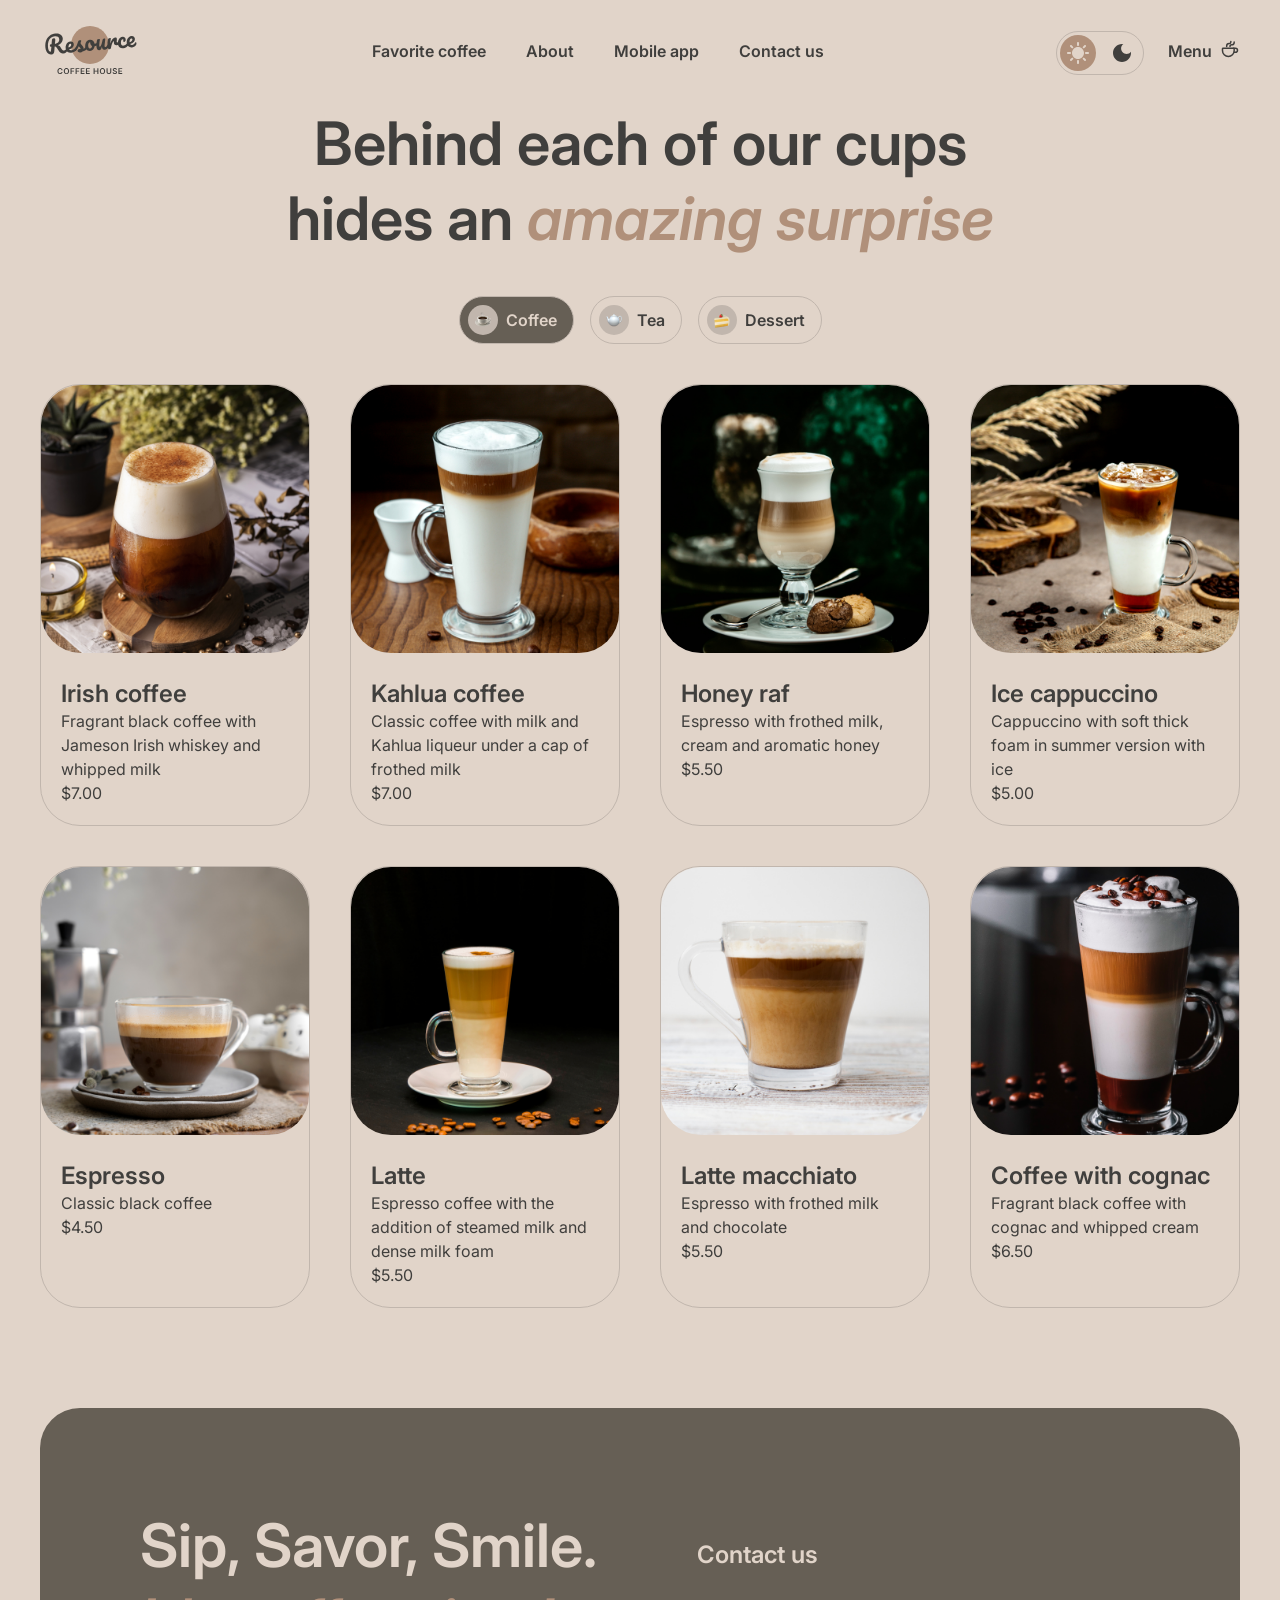
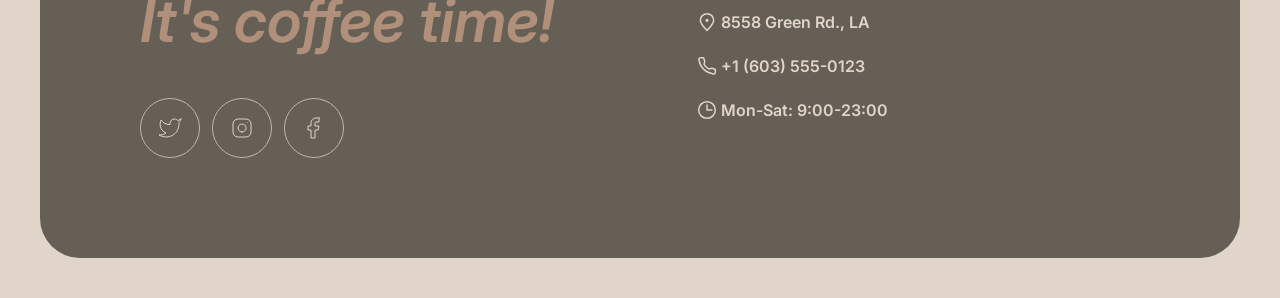
==== commit 8b5d9d52: "feat: add category switching in catalog" ====
--- a/catalog.html
+++ b/catalog.html
@@ -81,91 +81,26 @@
                     Behind each of our cups hides an <span class="accent">amazing surprise</span>
                 </h2>
                 <div class="catalog-tabs flex">
-                    <button class="catalog-tab flex catalog-tab-active" type="button">
-                        <div class="tab-inner flex">
+                    <button class="catalog-tab flex catalog-tab-active" type="button" data-category="coffee">
+                        <span class="tab-inner flex">
                             <img src="/img/catalog-tab/coffee.png" alt="coffee">
-                        </div>
+                        </span>
                         <span>Coffee</span>
                     </button>
-                    <button class="catalog-tab flex" type="button">
-                        <div class="tab-inner flex">
+                    <button class="catalog-tab flex" type="button" data-category="tea">
+                        <span class="tab-inner flex">
                             <img src="/img/catalog-tab/tea.png" alt="tea">
-                        </div>
+                        </span>
                         <span>Tea</span>
                     </button>
-                    <button class="catalog-tab flex" type="button">
-                        <div class="tab-inner flex">
+                    <button class="catalog-tab flex" type="button" data-category="dessert">
+                        <span class="tab-inner flex">
                             <img src="/img/catalog-tab/dessert.png" alt="dessert">
-                        </div>
+                        </span>
                         <span>Dessert</span>
                     </button>
                 </div>
-                 <ul class="catalog-grid">
-                    <li class="catalog-card flex">
-                        <img src="img/catalog/coffee/irish.png" alt="Irish coffee" class="catalog-card-img">
-                        <div class="catalog-card-inner flex">
-                            <h3 class="catalog-card-title">Irish coffee</h3>
-                            <p class="catalog-card-text">Fragrant black coffee with Jameson Irish whiskey and whipped milk</p>
-                            <h3 class="catalog-card-price">$7.00</h3>
-                        </div>
-                    </li>
-                    <li class="catalog-card flex">
-                        <img src="img/catalog/coffee/kahlua.png" alt="Kahlua coffee" class="catalog-card-img">
-                        <div class="catalog-card-inner flex">
-                            <h3 class="catalog-card-title">Kahlua coffee</h3>
-                            <p class="catalog-card-text">Classic coffee with milk and Kahlua liqueur under a cap of frothed milk</p>
-                            <h3 class="catalog-card-price">$7.00</h3>
-                        </div>
-                    </li>
-                    <li class="catalog-card flex">
-                        <img src="img/catalog/coffee/honey.png" alt="Honey raf" class="catalog-card-img">
-                        <div class="catalog-card-inner flex">
-                            <h3 class="catalog-card-title">Honey raf</h3>
-                            <p class="catalog-card-text">Espresso with frothed milk, cream and aromatic honey</p>
-                            <h3 class="catalog-card-price">$5.50</h3>
-                        </div>
-                    </li>
-                    <li class="catalog-card flex">
-                        <img src="img/catalog/coffee/ice-cappuccino.png" alt="Ice cappuccino" class="catalog-card-img">
-                        <div class="catalog-card-inner flex">
-                            <h3 class="catalog-card-title">Ice cappuccino</h3>
-                            <p class="catalog-card-text">Cappuccino with soft thick foam in summer version with ice</p>
-                            <h3 class="catalog-card-price">$5.00</h3>
-                        </div>
-                    </li>
-                    <li class="catalog-card flex">
-                        <img src="img/catalog/coffee/espresso.png" alt="Espresso" class="catalog-card-img">
-                        <div class="catalog-card-inner flex">
-                            <h3 class="catalog-card-title">Espresso</h3>
-                            <p class="catalog-card-text">Classic black coffee</p>
-                            <h3 class="catalog-card-price">$4.50</h3>
-                        </div>
-                    </li>
-                    <li class="catalog-card flex">
-                        <img src="img/catalog/coffee/latte.png" alt="Latte" class="catalog-card-img">
-                        <div class="catalog-card-inner flex">
-                            <h3 class="catalog-card-title">Latte</h3>
-                            <p class="catalog-card-text">Espresso coffee with the addition of steamed milk and dense milk foam</p>
-                            <h3 class="catalog-card-price">$5.50</h3>
-                        </div>
-                    </li>
-                    <li class="catalog-card flex">
-                        <img src="img/catalog/coffee/latte-macchiato.png" alt="Latte macchiato" class="catalog-card-img">
-                        <div class="catalog-card-inner flex">
-                            <h3 class="catalog-card-title">Latte macchiato</h3>
-                            <p class="catalog-card-text">Espresso with frothed milk and chocolate</p>
-                            <h3 class="catalog-card-price">$5.50</h3>
-                        </div>
-                    </li>
-                    <li class="catalog-card flex">
-                        <img src="img/catalog/coffee/with-cognac.png" alt="Coffee with cognac" class="catalog-card-img">
-                        <div class="catalog-card-inner flex">
-                            <h3 class="catalog-card-title">Coffee with cognac</h3>
-                            <p class="catalog-card-text">Fragrant black coffee with cognac and whipped cream</p>
-                            <h3 class="catalog-card-price">$6.50</h3>
-                        </div>
-                    </li>
-                </ul>
+                <ul class="catalog-grid"></ul>
             </div>
         </section>
     </main>
@@ -243,30 +178,8 @@
             </div>
         </div>
     </footer>
-    <script>
-        const sunIcon = document.querySelector('.theme-switch-icon-sun');
-        const moonIcon = document.querySelector('.theme-switch-icon-moon');
-
-        function setTheme(themeName) {
-            document.documentElement.setAttribute('data-theme', themeName);
-            localStorage.setItem('selected-theme', themeName);
-        }
-
-        moonIcon.addEventListener('click', (event) => {
-            event.stopPropagation();
-            setTheme('dark');
-        });
-
-        sunIcon.addEventListener('click', (event) => {
-            event.stopPropagation();
-            setTheme('light');
-        });
-        const savedTheme = localStorage.getItem('selected-theme');
-            if (savedTheme) {
-                setTheme(savedTheme);
-            } else {
-                setTheme('light');
-            }
-    </script>
+    <script src="js/theme.js"></script>
+    <script src="js/products.js"></script>
+    <script src="js/catalog.js"></script>
 </body>
 </html>
--- a/css/styles.css
+++ b/css/styles.css
@@ -17,7 +17,7 @@
 }
 
 img {
-  max-width: 100%;
+  width: 100%;
 }
 
 button {
@@ -271,9 +271,8 @@
 }
 
 .slider-slide__image {
+  margin-bottom: 20px;
   max-width: 480px;
-  margin-bottom: 20px;
-  position: relative;
 }
 
 .slider-title {
@@ -376,10 +375,6 @@
   margin-bottom: var(--spacing-md);
 }
 
-.app-phones-img{
-  max-width: 630px;
-}
-
 .app-buttons {
   gap: 40px;
 }
@@ -485,7 +480,7 @@
   transition: 0.4s;
 }
 
-.catalog-tab:hover {
+.catalog-tab-active, .catalog-tab:hover {
   background: var(--color-bg-container);
   color: var(--color-text-inverse);
 }
@@ -497,6 +492,10 @@
   border-radius: 50%;
   align-items: center;
   justify-content: center;
+}
+
+.tab-inner img{
+  width: 16px;
 }
 
 .catalog-grid {
@@ -582,4 +581,35 @@
   .header-menu-link{
     display: none;
   }
-}+  .app-buttons{
+    gap: 20px;
+  }
+}
+
+@media (max-width: 550px){
+  .container{
+    padding: 0 16px;
+  }
+  .slider-btn{
+    display: none;
+  }
+  .hero-inner {
+    padding: 60px 16px; 
+  }
+  .footer-inner {
+    gap: 40px;
+    padding: 60px 16px;
+  }
+  .catalog-grid{
+    grid-template-columns: repeat(1, 1fr);
+  }
+  .catalog-card{
+    margin: 0 20px;
+  }
+  .app-buttons{
+    flex-direction: column;
+  }
+  .catalog-tabs{
+    gap: 8px;
+  }
+}
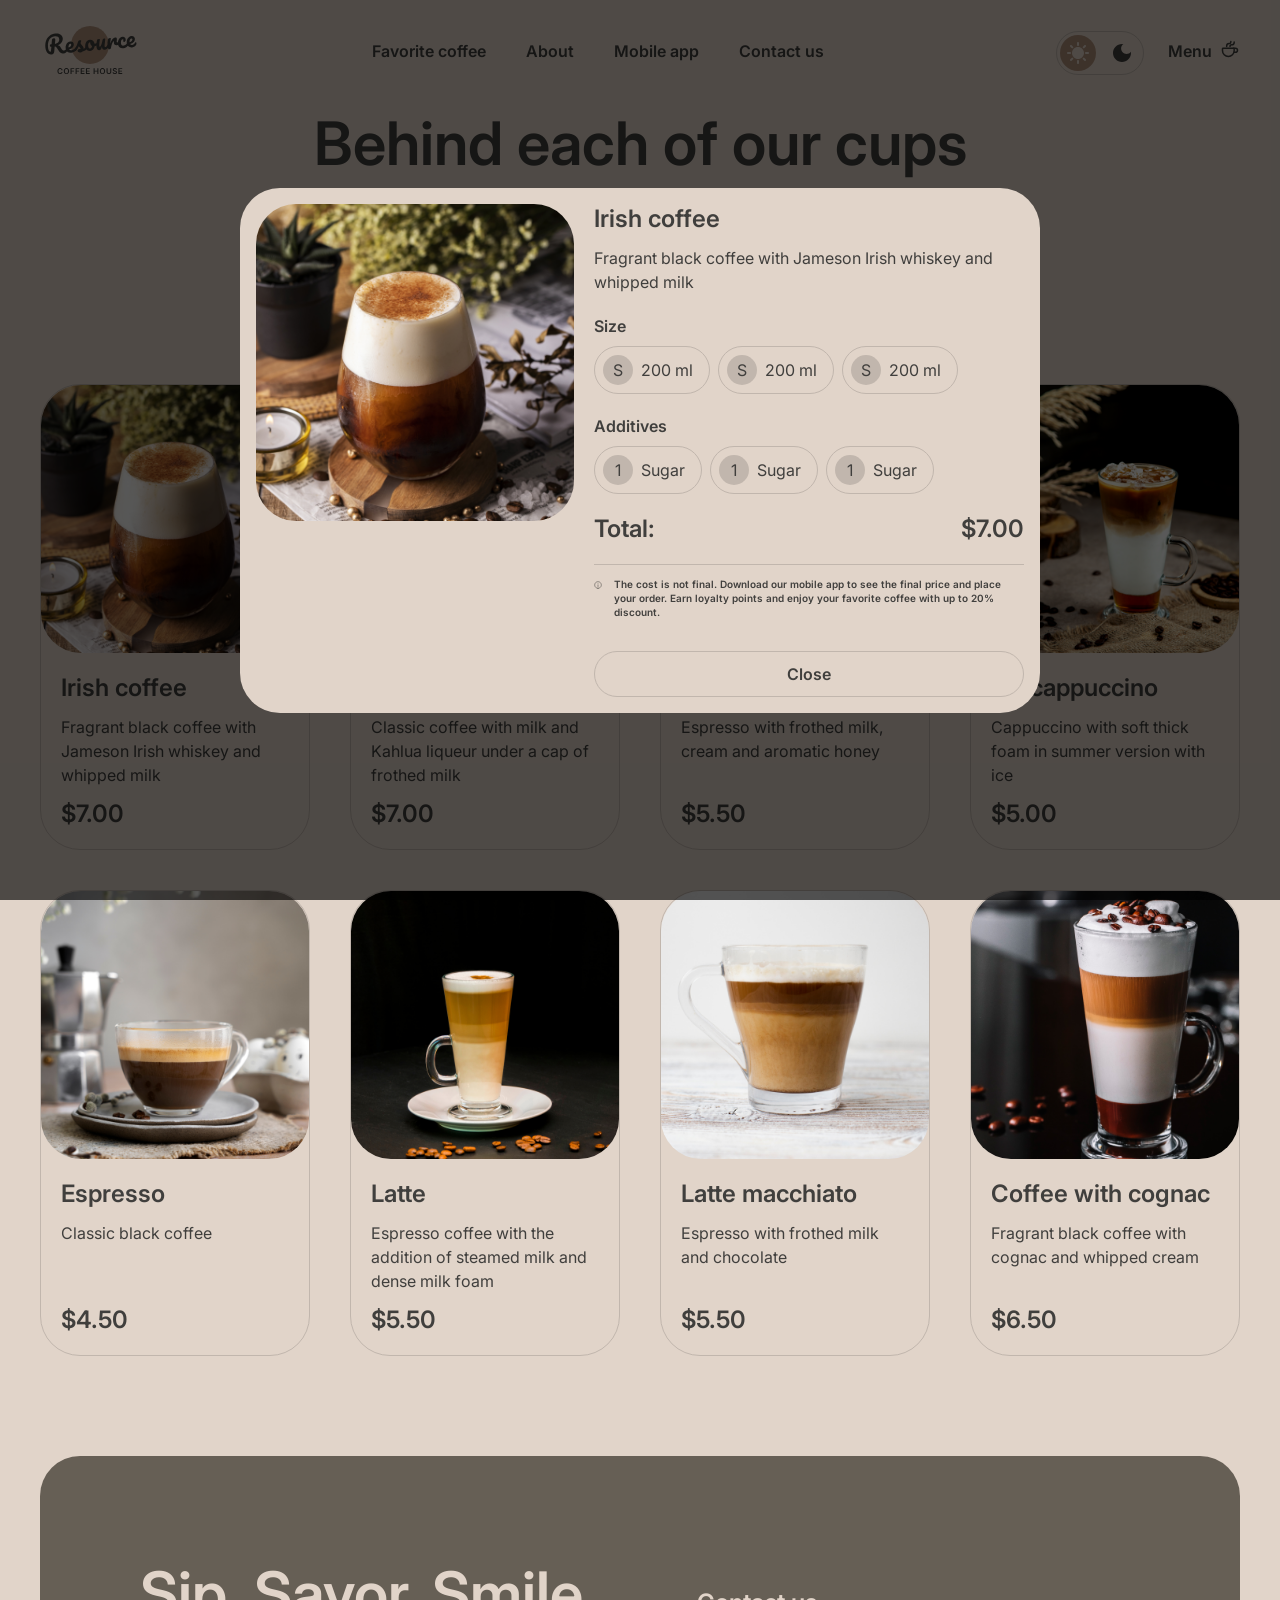
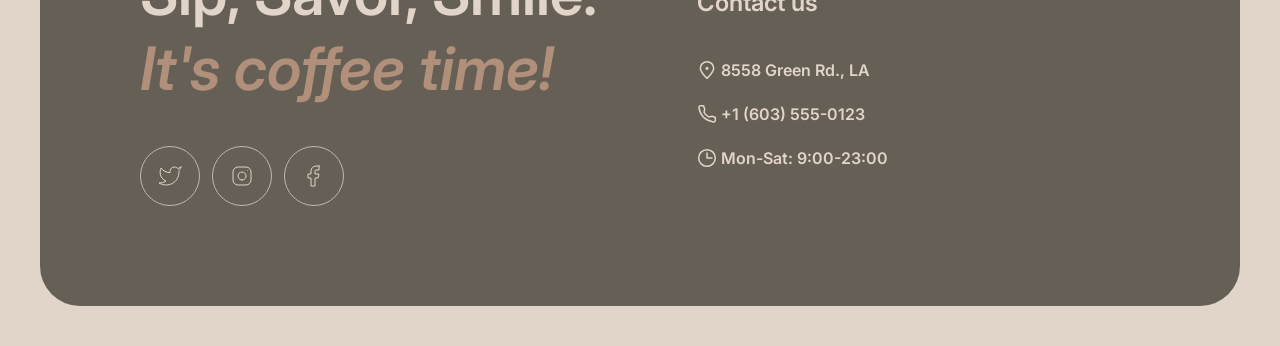
==== commit 4f176d09: "feat: add modal window markup and styles" ====
--- a/catalog.html
+++ b/catalog.html
@@ -83,24 +83,27 @@
                 <div class="catalog-tabs flex">
                     <button class="catalog-tab flex catalog-tab-active" type="button" data-category="coffee">
                         <span class="tab-inner flex">
-                            <img src="/img/catalog-tab/coffee.png" alt="coffee">
+                            <img src="img/catalog-tab/coffee.png" alt="coffee">
                         </span>
                         <span>Coffee</span>
                     </button>
                     <button class="catalog-tab flex" type="button" data-category="tea">
                         <span class="tab-inner flex">
-                            <img src="/img/catalog-tab/tea.png" alt="tea">
+                            <img src="img/catalog-tab/tea.png" alt="tea">
                         </span>
                         <span>Tea</span>
                     </button>
                     <button class="catalog-tab flex" type="button" data-category="dessert">
                         <span class="tab-inner flex">
-                            <img src="/img/catalog-tab/dessert.png" alt="dessert">
+                            <img src="img/catalog-tab/dessert.png" alt="dessert">
                         </span>
                         <span>Dessert</span>
                     </button>
                 </div>
                 <ul class="catalog-grid"></ul>
+                <div class="catalog-more-wrap">
+                    <button class="catalog-more-btn btn" type="button">Show more</button>
+                </div>
             </div>
         </section>
     </main>
@@ -178,8 +181,93 @@
             </div>
         </div>
     </footer>
+    <div class="modal flex">
+    <div class="modal-overlay"></div>
+    <div class="modal-window">
+        <div class="modal-content flex">
+            <div class="modal-img">
+                <img src="img/catalog/coffee/irish.png" alt="irish">
+            </div>
+            <div class="modal-info flex">
+                <div class="modal-descr">
+                    <h3 class="modal-title">Irish coffee</h3>
+                    <p>Fragrant black coffee with Jameson Irish whiskey and whipped milk</p>
+                </div>    
+                <div class="modal-option">
+                    <p class="modal-option-label">Size</p>
+                    <div class="flex modal-option-inner">
+                        <div class="flex modal-option-item">
+                            <div class="flex modal-option-round">
+                                <span>S</span>
+                            </div>
+                            <span class="modal-option-descr">200 ml</span>
+                        </div>
+                        <div class="flex modal-option-item">
+                            <div class="flex modal-option-round">
+                                <span>S</span>
+                            </div>
+                            <span class="modal-option-descr">200 ml</span>
+                        </div>
+                        <div class="flex modal-option-item">
+                            <div class="flex modal-option-round">
+                                <span>S</span>
+                            </div>
+                            <span class="modal-option-descr">200 ml</span>
+                        </div>
+                    </div>
+                </div>
+                <div class="modal-option">
+                    <p class="modal-option-label">Additives</p>
+                    <div class="flex modal-option-inner">
+                        <div class="flex modal-option-item">
+                            <div class="flex modal-option-round">
+                                <span>1</span>
+                            </div>
+                            <span class="modal-option-descr">Sugar</span>
+                        </div>
+                        <div class="flex modal-option-item">
+                            <div class="flex modal-option-round">
+                                <span>1</span>
+                            </div>
+                            <span class="modal-option-descr">Sugar</span>
+                        </div>
+                        <div class="flex modal-option-item">
+                            <div class="flex modal-option-round">
+                                <span>1</span>
+                            </div>
+                            <span class="modal-option-descr">Sugar</span>
+                        </div>
+                    </div>
+                </div>
+                <div class="modal-total flex">
+                    <h3>Total:</h3>
+                    <h3>$7.00</h3>
+                </div>
+                <div class="modal-discount-info caption flex">
+                    <svg width="16" height="16" viewBox="0 0 16 16" fill="none" xmlns="http://www.w3.org/2000/svg">
+                        <g clip-path="url(#clip0_147811_7961)">
+                        <path d="M8 7.66663V11" stroke="#403F3D" stroke-linecap="round" stroke-linejoin="round"/>
+                        <path d="M8 5.00667L8.00667 4.99926" stroke="#403F3D" stroke-linecap="round" stroke-linejoin="round"/>
+                        <path d="M7.99967 14.6667C11.6816 14.6667 14.6663 11.6819 14.6663 8.00004C14.6663 4.31814 11.6816 1.33337 7.99967 1.33337C4.31778 1.33337 1.33301 4.31814 1.33301 8.00004C1.33301 11.6819 4.31778 14.6667 7.99967 14.6667Z" stroke="#403F3D" stroke-linecap="round" stroke-linejoin="round"/>
+                        </g>
+                        <defs>
+                        <clipPath id="clip0_147811_7961">
+                        <rect width="16" height="16" fill="white"/>
+                        </clipPath>
+                        </defs>
+                    </svg>
+                    <p>
+                        The cost is not final. Download our mobile app to see the final price and place your order. Earn loyalty points and enjoy your favorite coffee with up to 20% discount.
+                    </p>
+                </div>
+                <button class="modal-btn">Close</button>
+            </div>
+        </div>
+    </div>
+</div>
     <script src="js/theme.js"></script>
     <script src="js/products.js"></script>
     <script src="js/catalog.js"></script>
+    <script src="js/modal.js"></script>
 </body>
 </html>
--- a/css/styles.css
+++ b/css/styles.css
@@ -95,7 +95,7 @@
   line-height: var(--lh-caption);
 }
 
-.btn, .link, .app-link-text {
+.btn, .link, .app-link-text, .modal-btn {
   font-size: var(--fs-body);
   font-weight: 600;
   line-height: var(--lh-body);
@@ -379,7 +379,8 @@
   gap: 40px;
 }
 
-.app-btn{
+.app-btn, 
+.catalog-more-btn{
   width: 200px;
   padding: 14px 20px;
   border: 1px solid var(--color-border-inverse);
@@ -390,7 +391,8 @@
   transition: 0.4s;
 }
 
-.app-btn:hover {
+.app-btn:hover,
+.catalog-more-btn:hover {
   color: var(--color-text-inverse);
   background: var(--color-bg-container);
 }
@@ -498,17 +500,22 @@
   width: 16px;
 }
 
+.catalog{
+  margin-bottom: var(--spacing-xl);
+}
+
 .catalog-grid {
   display: grid;
   grid-template-columns: repeat(4, 1fr);
   gap: 40px;
-  margin-bottom: var(--spacing-xl);
 }
 
 .catalog-card{
   border: 1px solid var(--color-border-primary);
   border-radius: 40px;
   flex-direction: column;
+  cursor: pointer;
+  user-select: none;
 }
 
 .catalog-card-img{
@@ -524,6 +531,12 @@
 
 .catalog-card-price{
   margin-top: auto;   
+}
+
+.catalog-more-wrap{
+  margin-top: 50px;
+  text-align: center;
+  display: none;
 }
 
 .burger-btn{
@@ -552,6 +565,119 @@
   transform: translate(-50%, -50%) translateY(4px);
 }
 
+.modal{
+  position: fixed;
+  z-index: 200;
+  inset: 0;
+  align-items: center;
+  justify-content: center;
+}
+
+.modal-overlay {
+  position: absolute;
+  inset: 0;
+  background: rgba(0, 0, 0, 0.65);
+  cursor: pointer;
+}
+
+.modal-window {
+  width: 85%;
+  padding: 16px;
+  border-radius: 40px;
+  background: var(--color-bg-page);
+  z-index: 1;
+  max-width: 800px;
+}
+
+.modal-content{
+  gap: 20px;
+}
+
+.modal-info{
+  width: 60%;
+}
+
+.modal-img img{
+  border-radius: 40px;
+}
+
+.modal-info {
+  flex-direction: column;
+  gap: 20px;
+}
+
+.modal-title {
+  margin-bottom: 12px;
+}
+
+.modal-option-inner {
+  gap: 8px;
+}
+
+.modal-option-label {
+  margin-bottom: 8px;
+  font-size: var(--fs-body);
+  font-weight: 600;
+  line-height: var(--lh-body);
+}
+
+.modal-option-item {
+  padding: 8px 16px 8px 8px;
+  border: 1px solid var(--color-border-primary);
+  border-radius: 100px;
+  gap: 8px;
+  align-items: center;
+  justify-content: center;
+  transition: 0.4s;
+  cursor: pointer;
+}
+
+.modal-option-descr{
+  transition: 0.4s;
+}
+
+.modal-option-item:hover {
+  background: var(--color-bg-container);
+}
+.modal-option-item:hover .modal-option-round {
+  background: var(--color-bg-page);
+}
+.modal-option-item:hover .modal-option-descr{
+  color: var(--color-text-inverse);
+}
+
+.modal-option-round {
+  background: var(--color-border-primary);
+  border-radius: 50%;
+  width: 30px;
+  height: 30px;
+  transition: 0.4s;
+  align-items: center;
+  justify-content: center;
+}
+
+.modal-total{
+  justify-content: space-between;
+}
+
+.modal-discount-info {
+  gap: 12px;
+  padding: 12px 0;
+  border-top: 1px solid var(--color-border-primary);
+}
+
+.modal-btn{
+  border: 1px solid var(--color-border-primary);
+  padding: 10px 0;
+  border-radius: 100px;
+  transition: 0.4s;
+}
+
+.modal-btn:hover{
+  background: var(--color-bg-container);
+  color: var(--color-text-inverse);
+}
+
 @media (max-width: 1024px){
   .hero-inner {
     padding: 100px 98px 100px 60px; 
@@ -584,6 +710,17 @@
   .app-buttons{
     gap: 20px;
   }
+  .catalog-grid .catalog-card:nth-child(n+5) {
+    display: none;
+  }
+  
+  .catalog-grid.catalog-grid-expanded .catalog-card:nth-child(n+5) {
+    display: grid;
+  }
+
+  .catalog-more-wrap.has-hidden-items {
+    display: block;
+  }
 }
 
 @media (max-width: 550px){
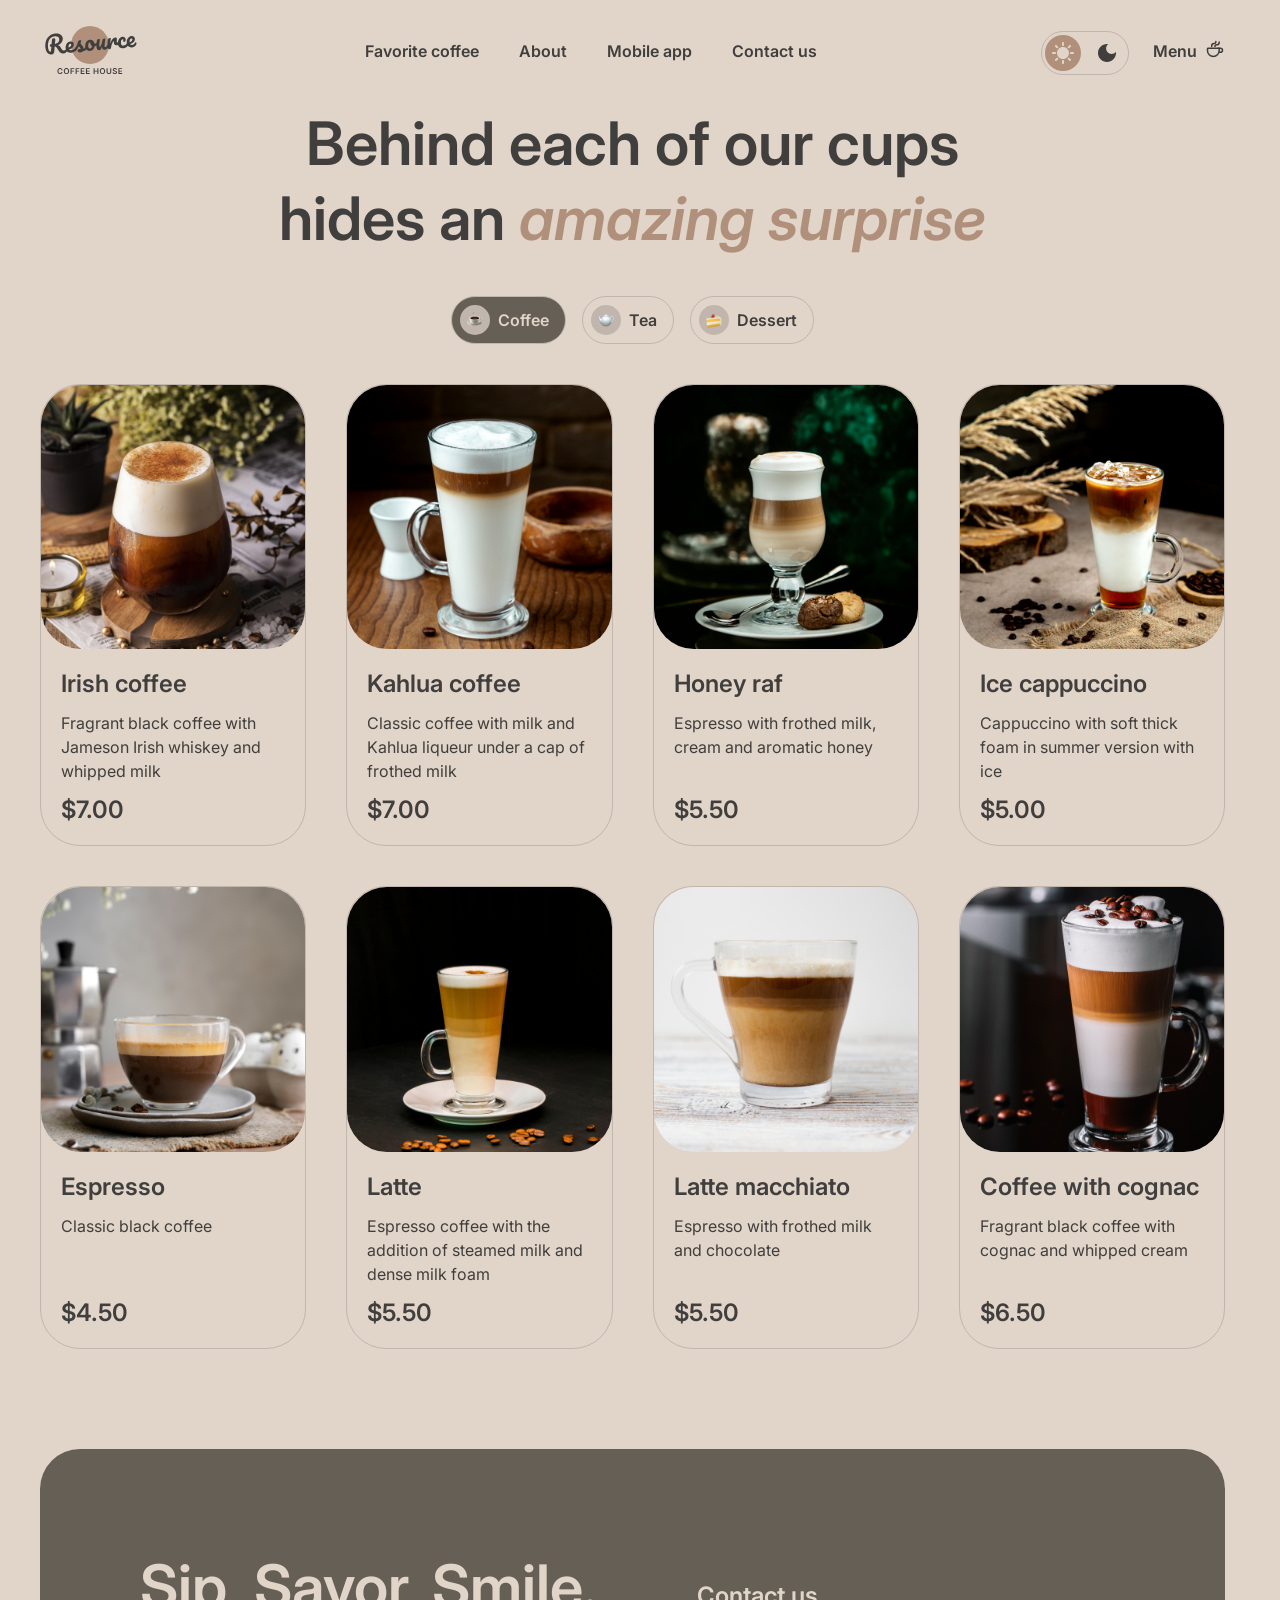
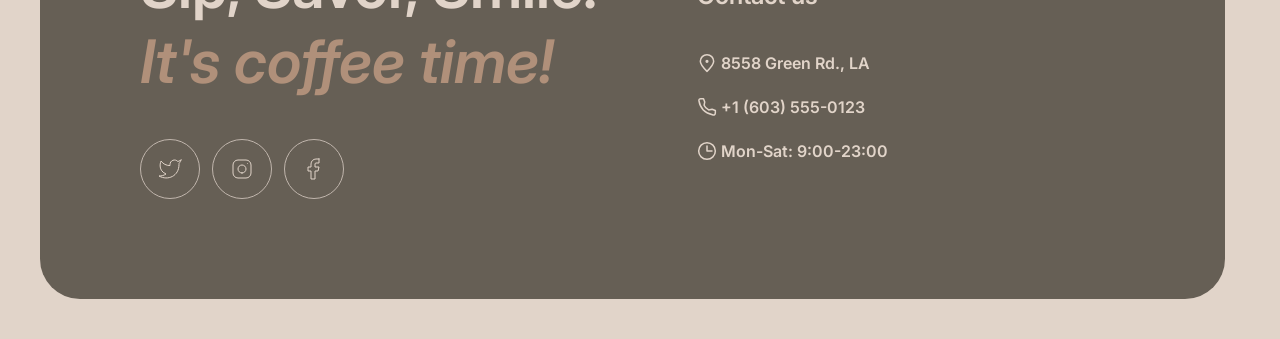
==== commit 69646efc: "feat: added logic for the modal window" ====
--- a/catalog.html
+++ b/catalog.html
@@ -186,7 +186,7 @@
     <div class="modal-window">
         <div class="modal-content flex">
             <div class="modal-img">
-                <img src="img/catalog/coffee/irish.png" alt="irish">
+                <img src="" alt="">
             </div>
             <div class="modal-info flex">
                 <div class="modal-descr">
@@ -194,54 +194,23 @@
                     <p>Fragrant black coffee with Jameson Irish whiskey and whipped milk</p>
                 </div>    
                 <div class="modal-option">
-                    <p class="modal-option-label">Size</p>
-                    <div class="flex modal-option-inner">
-                        <div class="flex modal-option-item">
-                            <div class="flex modal-option-round">
-                                <span>S</span>
-                            </div>
-                            <span class="modal-option-descr">200 ml</span>
-                        </div>
-                        <div class="flex modal-option-item">
-                            <div class="flex modal-option-round">
-                                <span>S</span>
-                            </div>
-                            <span class="modal-option-descr">200 ml</span>
-                        </div>
-                        <div class="flex modal-option-item">
-                            <div class="flex modal-option-round">
-                                <span>S</span>
-                            </div>
-                            <span class="modal-option-descr">200 ml</span>
-                        </div>
-                    </div>
-                </div>
-                <div class="modal-option">
-                    <p class="modal-option-label">Additives</p>
-                    <div class="flex modal-option-inner">
-                        <div class="flex modal-option-item">
-                            <div class="flex modal-option-round">
-                                <span>1</span>
-                            </div>
-                            <span class="modal-option-descr">Sugar</span>
-                        </div>
-                        <div class="flex modal-option-item">
-                            <div class="flex modal-option-round">
-                                <span>1</span>
-                            </div>
-                            <span class="modal-option-descr">Sugar</span>
-                        </div>
-                        <div class="flex modal-option-item">
-                            <div class="flex modal-option-round">
-                                <span>1</span>
-                            </div>
-                            <span class="modal-option-descr">Sugar</span>
-                        </div>
-                    </div>
-                </div>
+    <p class="modal-option-label">Size</p>
+
+    <div class="flex modal-option-inner modal-sizes">
+        <!-- JS вставит размеры -->
+    </div>
+</div>
+
+<div class="modal-option">
+    <p class="modal-option-label">Additives</p>
+
+    <div class="flex modal-option-inner modal-additives">
+        <!-- JS вставит добавки -->
+    </div>
+</div>
                 <div class="modal-total flex">
                     <h3>Total:</h3>
-                    <h3>$7.00</h3>
+                    <h3>$0.00</h3>
                 </div>
                 <div class="modal-discount-info caption flex">
                     <svg width="16" height="16" viewBox="0 0 16 16" fill="none" xmlns="http://www.w3.org/2000/svg">
@@ -268,6 +237,5 @@
     <script src="js/theme.js"></script>
     <script src="js/products.js"></script>
     <script src="js/catalog.js"></script>
-    <script src="js/modal.js"></script>
 </body>
 </html>
--- a/css/styles.css
+++ b/css/styles.css
@@ -30,6 +30,7 @@
 
 html {
   scroll-behavior: smooth;
+  scrollbar-gutter: stable;
 }
 
 body {
@@ -571,6 +572,14 @@
   inset: 0;
   align-items: center;
   justify-content: center;
+  opacity: 0;
+  visibility: hidden;
+  transition: 0.4s;
+}
+
+.modal-open {
+  opacity: 1;
+  visibility: visible;
 }
 
 .modal-overlay {
